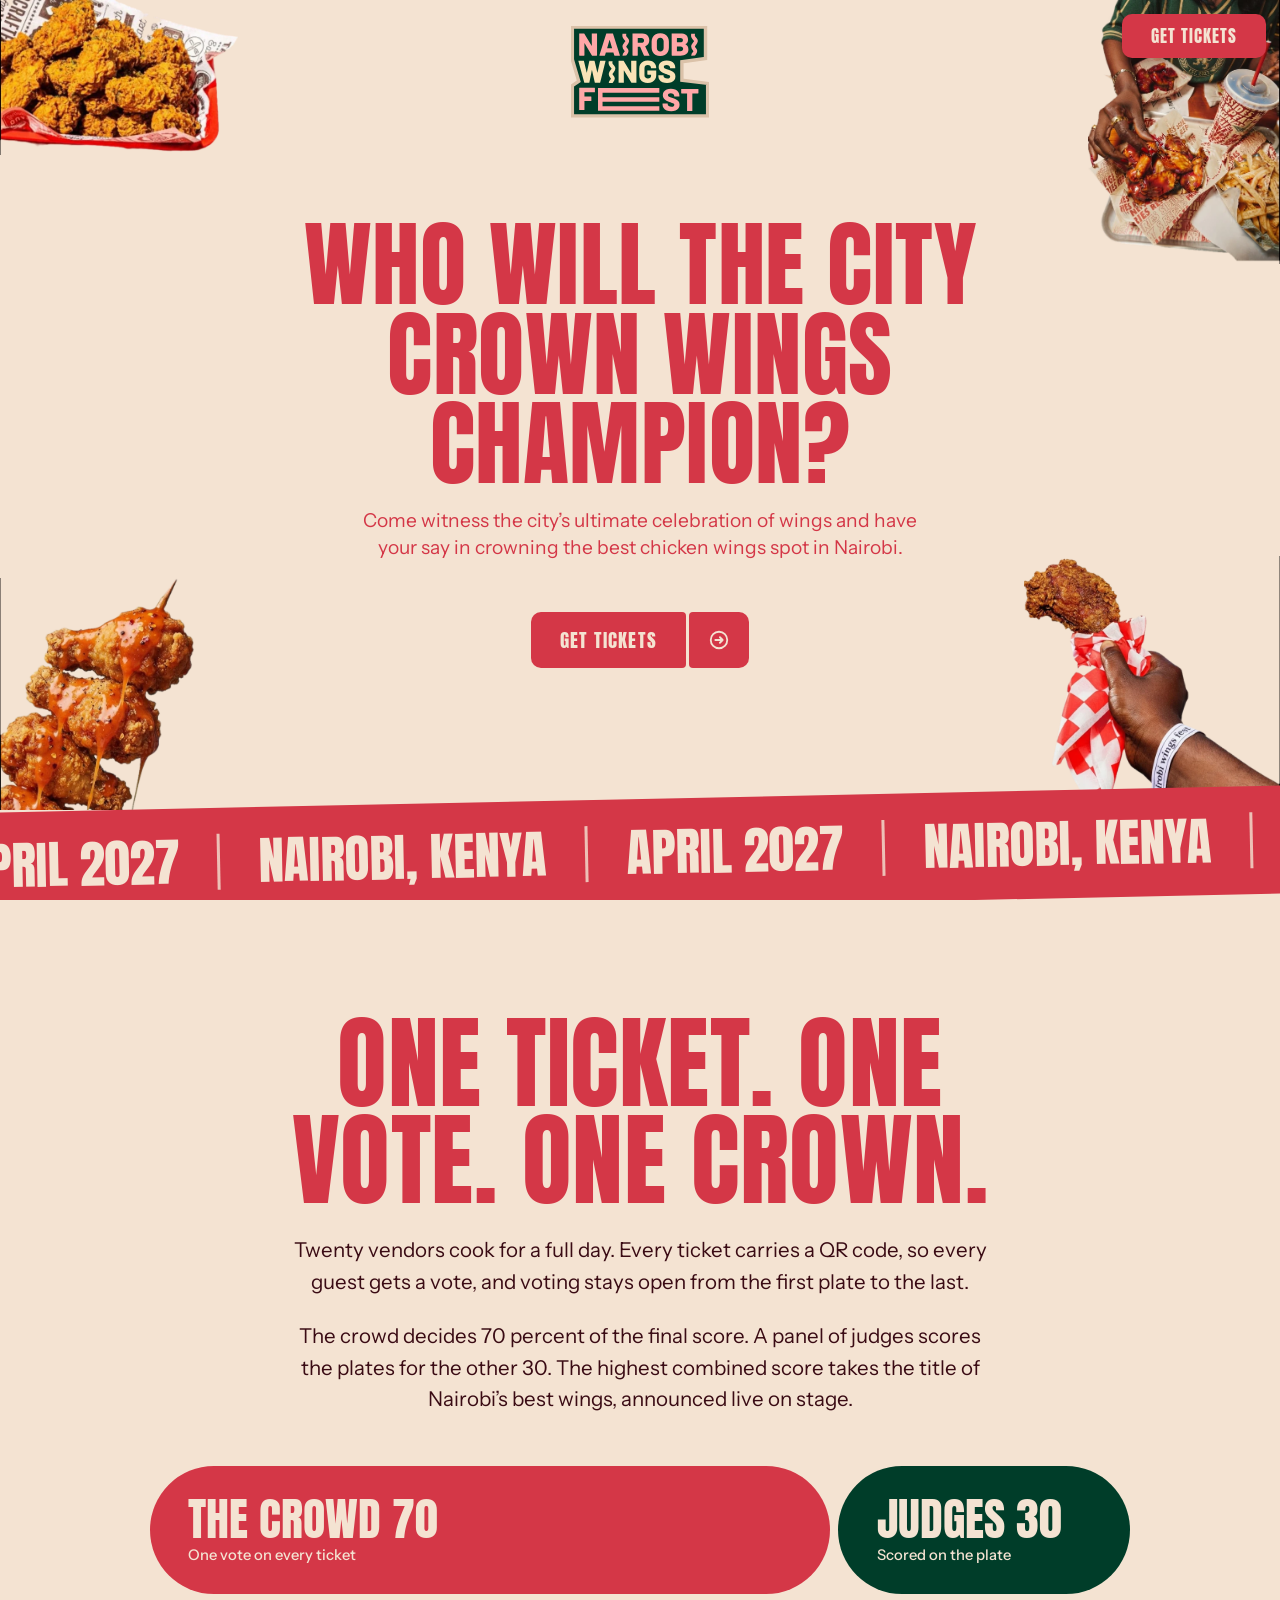
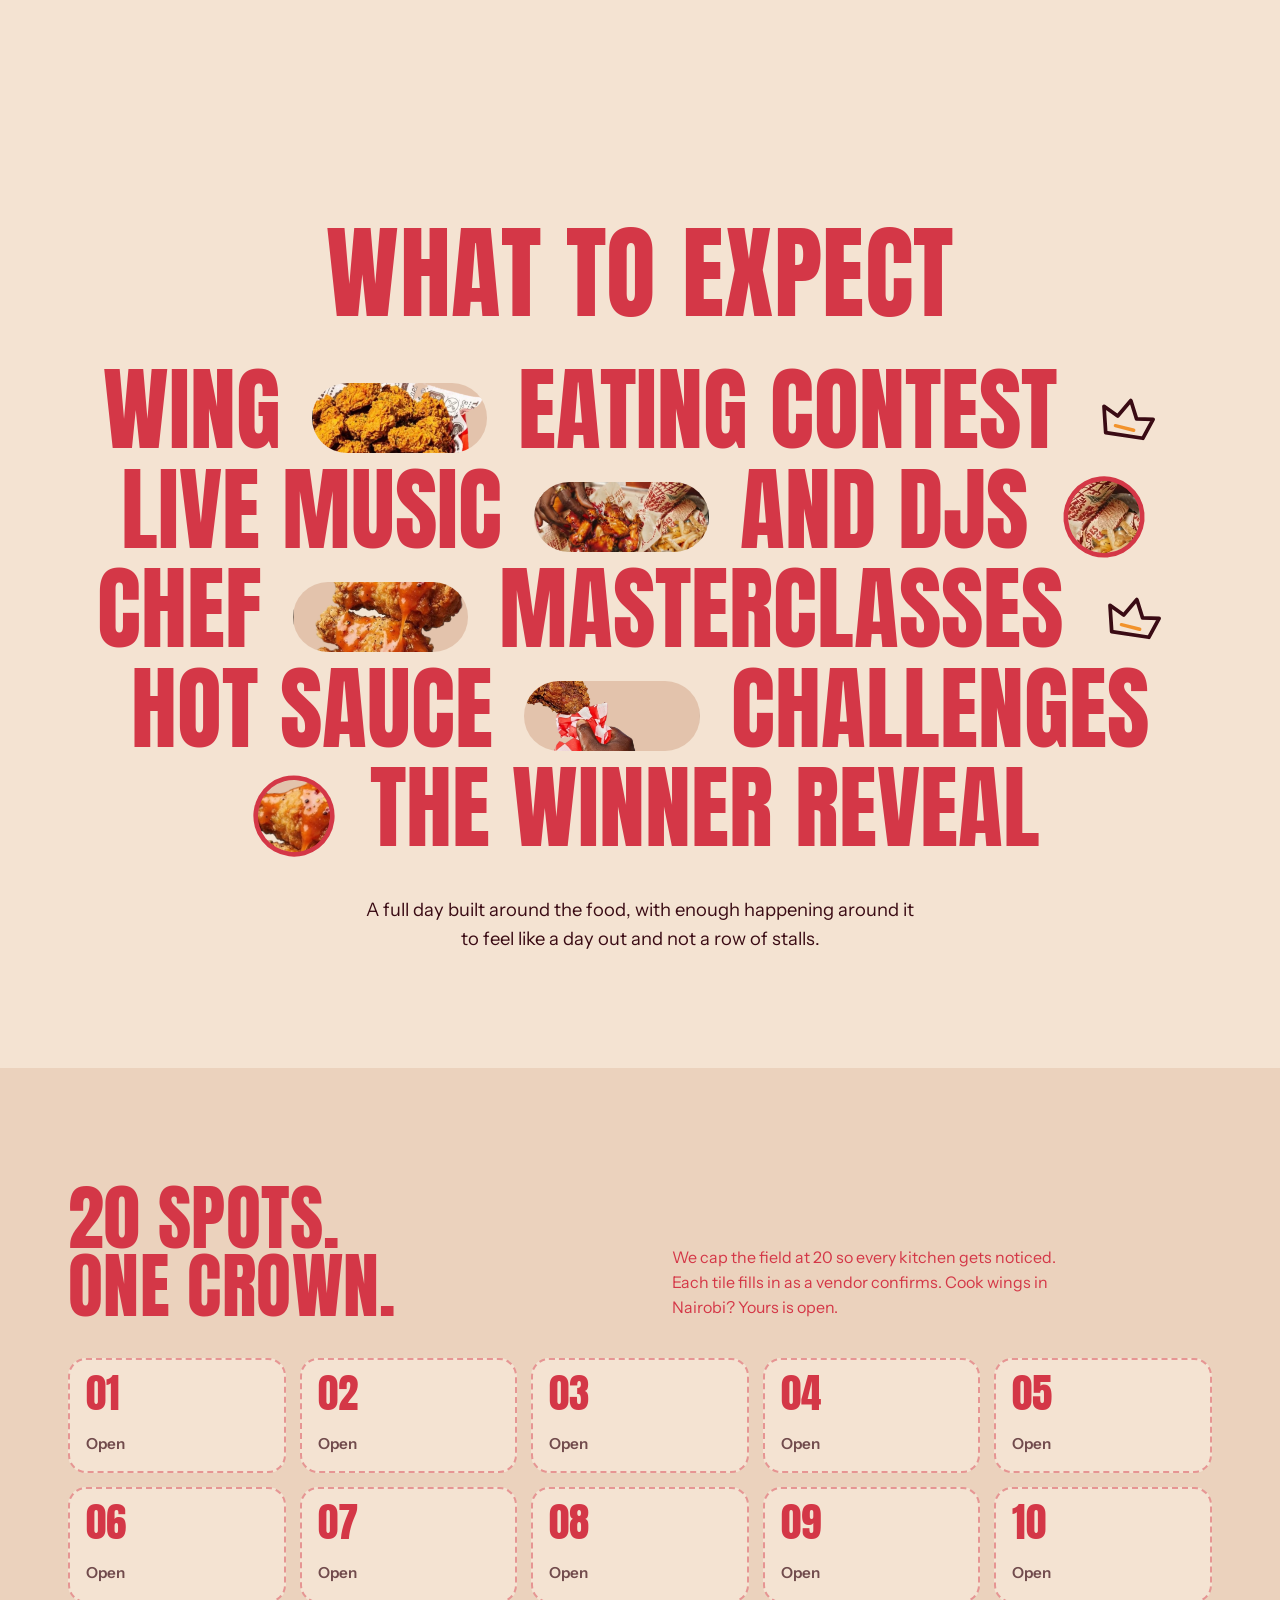
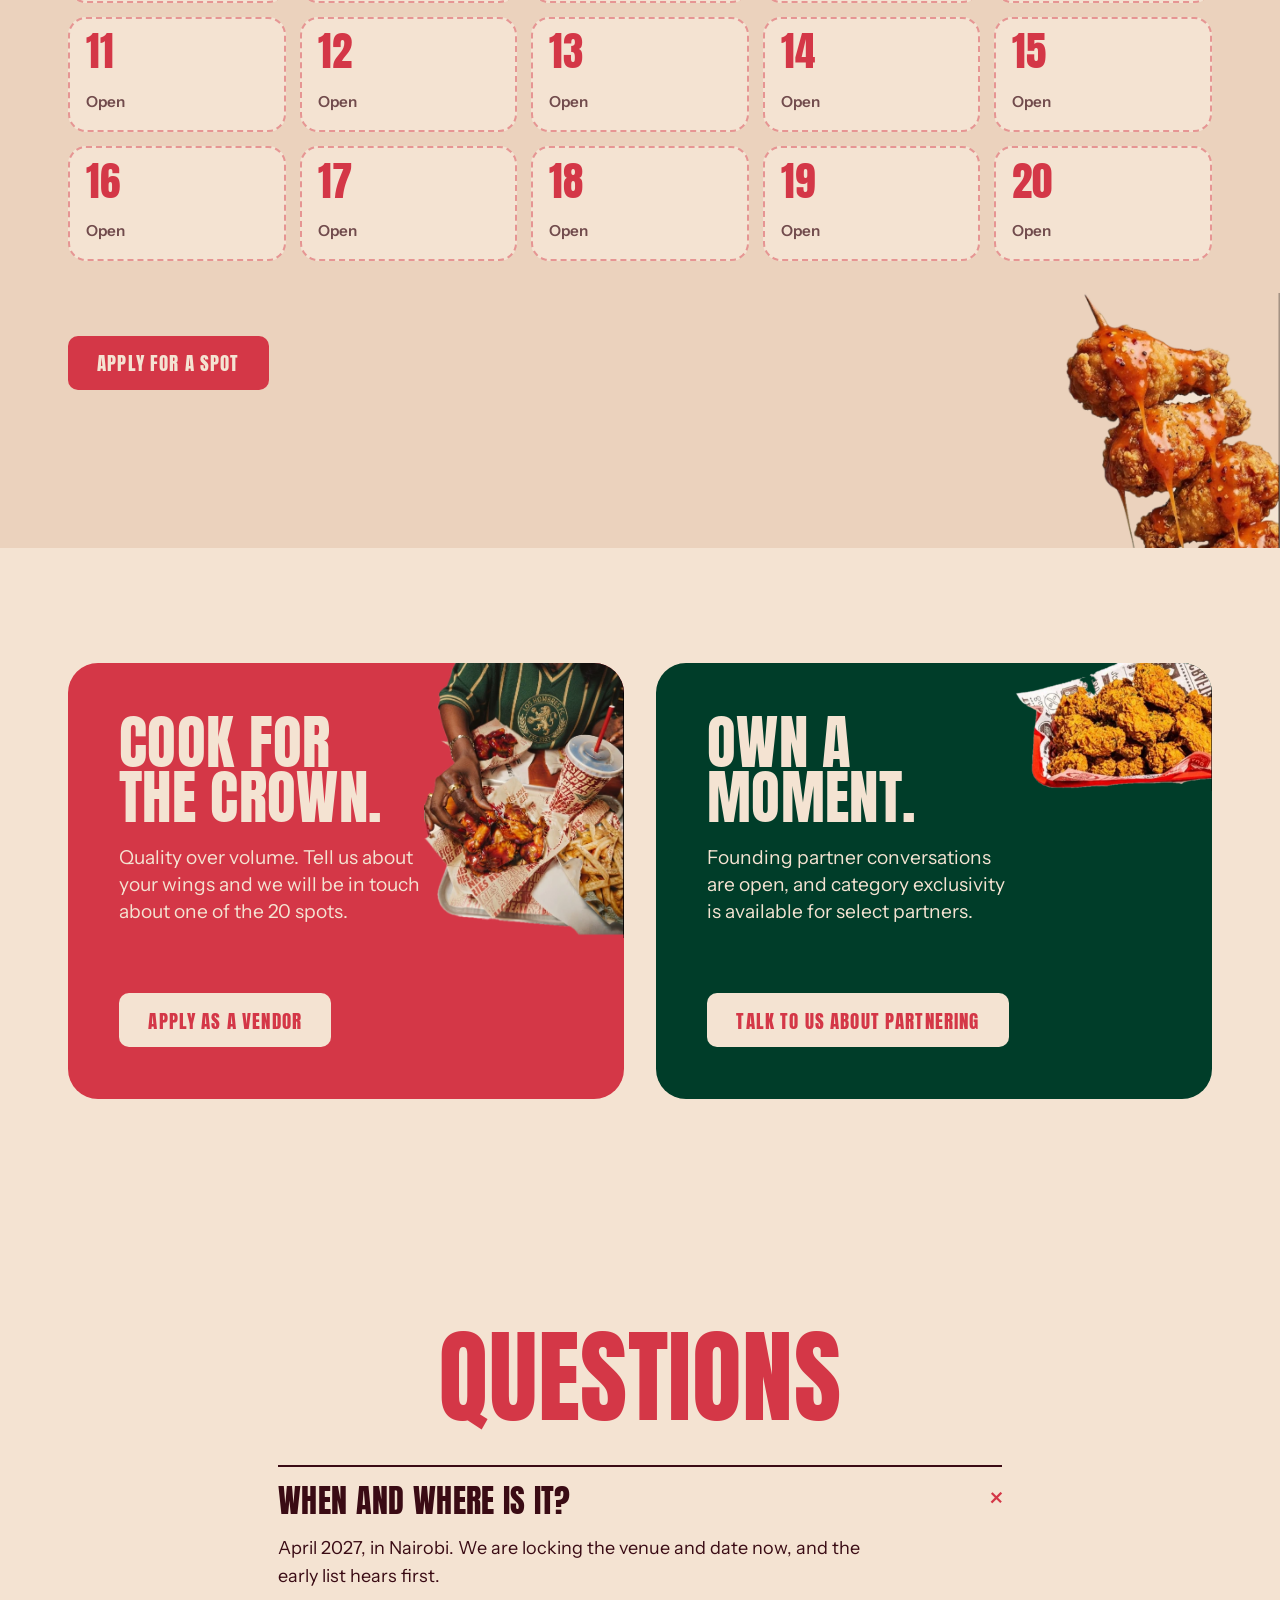
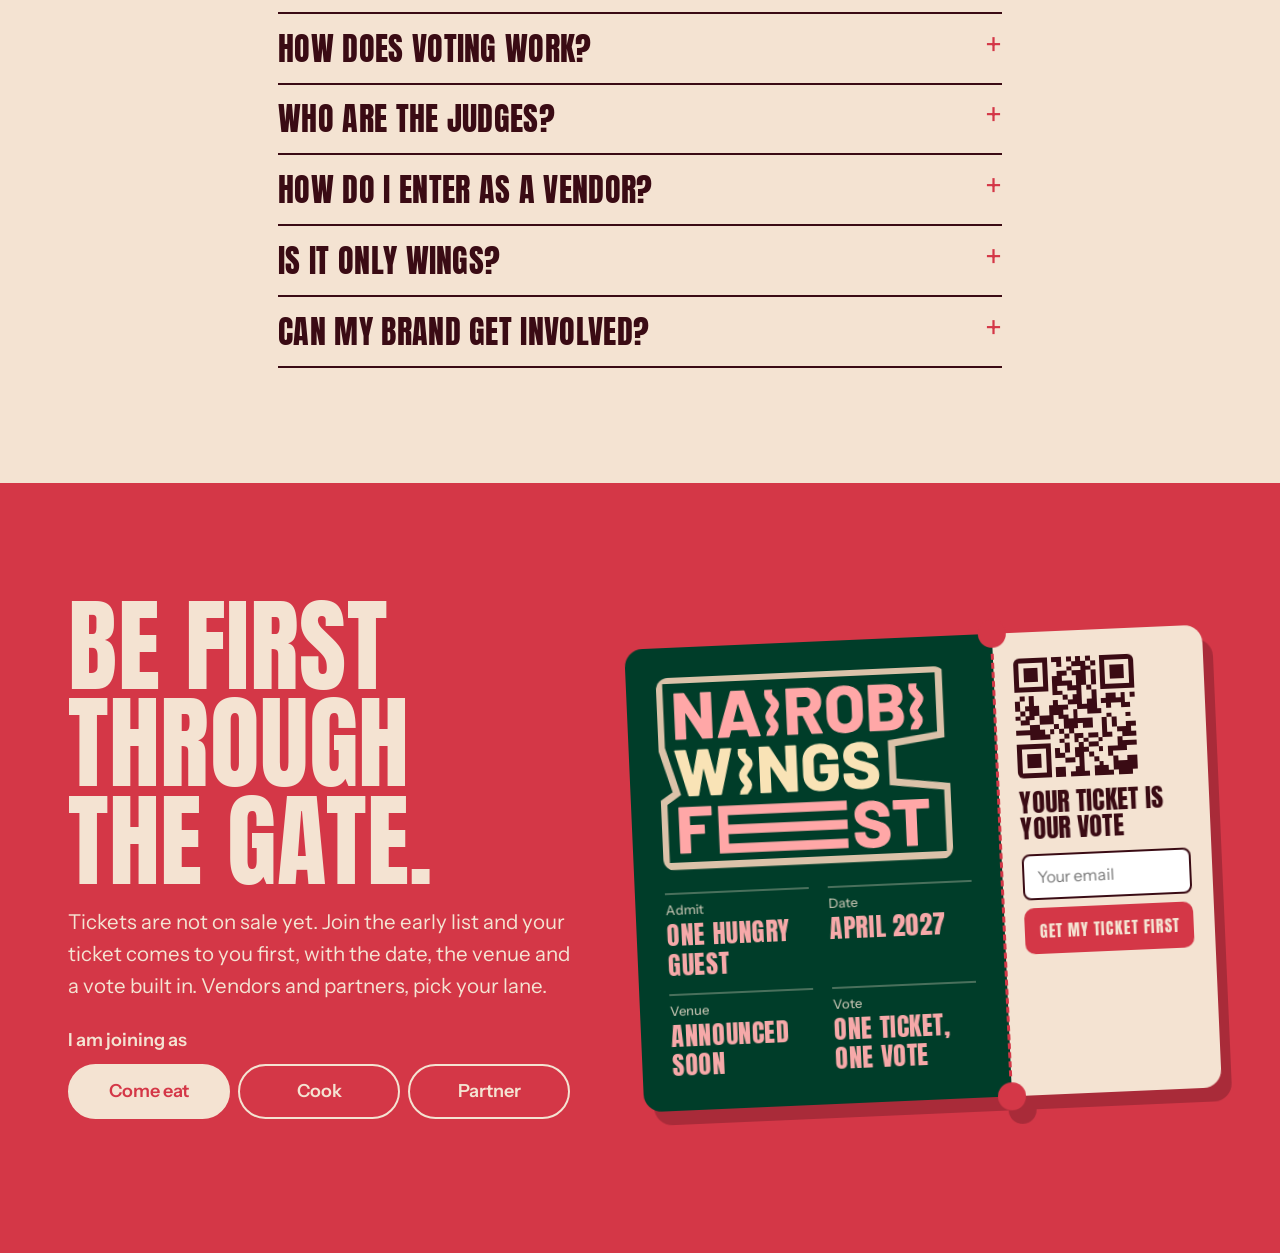
==== index.html @ 932c482a "Add Nairobi Wings Fest landing page Co-Authored-By: Claude Sonnet 5.5 <noreply@anthropic.com> Claude" ====
<!doctype html>
<html lang="en">
<head>
<meta charset="utf-8">
<link rel="icon" href="/favicon.svg" type="image/svg+xml">
<meta name="viewport" content="width=device-width, initial-scale=1">
<title>Nairobi Wings Fest | Who will the city crown wings champion?</title>
<meta name="description" content="One day, 20 wing spots, and a vote built into every ticket. Nairobi Wings Fest, April 2027.">
<style>
@font-face{font-family:'Anton';font-style:normal;font-weight:400;font-display:swap;src:url([data-uri]) format('woff2');}
@font-face{font-family:'Instrument Sans';font-style:normal;font-weight:400 700;font-stretch:75% 100%;font-display:swap;src:url([data-uri]) format('woff2');}

:root{--bg:#F4E3D2;--bg2:#EBD2BD;--red:#D43747;--ink:#3A0B14;--green:#003D29;--cream-l:#FBF1E6;--gutter:clamp(1.25rem,4vw,3rem);--form-fg:#F4E3D2;--form-bg:#D43747;
  --p-basket:url([data-uri]);--p-eating:url([data-uri]);--p-saucy:url([data-uri]);--p-hand:url([data-uri])}
*{box-sizing:border-box}
html{scroll-behavior:smooth;-webkit-text-size-adjust:100%}
@media (prefers-reduced-motion:reduce){html{scroll-behavior:auto}}
body{margin:0;background:var(--bg);color:var(--ink);font-family:'Instrument Sans',system-ui,-apple-system,Segoe UI,sans-serif;font-size:1.125rem;line-height:1.55;-webkit-font-smoothing:antialiased}
img,svg{max-width:100%;display:block}
a{color:inherit}
:focus-visible{outline:3px solid var(--red);outline-offset:3px}
.anton{text-wrap:balance;font-family:'Anton','Arial Narrow',Impact,sans-serif;font-weight:400;text-transform:uppercase;line-height:.95;letter-spacing:.005em;margin:0}
.wrap{max-width:1240px;margin:0 auto;padding-inline:var(--gutter)}
.sr-only{position:absolute;width:1px;height:1px;overflow:hidden;clip:rect(0 0 0 0);white-space:nowrap}
.prose{font-size:clamp(1.12rem,1.6vw,1.35rem);line-height:1.55;max-width:34em}
.prose p{margin:0 0 1.1em}

/* buttons */
.btn{display:inline-flex;align-items:center;justify-content:center;min-height:54px;padding:.5rem 1.7rem;border-radius:10px;font:400 1.2rem/1 'Anton',sans-serif;letter-spacing:.06em;text-transform:uppercase;text-decoration:none;border:2px solid transparent;cursor:pointer;transition:background .15s,color .15s,transform .15s}
.btn:active{transform:translateY(1px)}
.btn-red{background:var(--red);color:var(--bg)}
.btn-red:hover{background:var(--ink)}
.btn-cream{background:var(--bg);color:var(--red)}
.btn-cream:hover{background:#fff}
.btn-line{border-color:var(--ink);color:var(--ink);background:transparent}
.btn-line:hover{background:var(--ink);color:var(--bg)}
.split-cta{display:inline-flex;gap:0;text-decoration:none}
.split-cta span{display:inline-flex;align-items:center;justify-content:center;min-height:56px;background:var(--red);color:var(--bg);font:400 1.2rem/1 'Anton',sans-serif;letter-spacing:.06em;text-transform:uppercase}
.split-cta .t{padding:0 1.8rem;border-radius:10px 4px 4px 10px}
.split-cta .a{width:60px;border-radius:4px 10px 10px 4px;margin-left:3px;position:relative}
.split-cta .a::before{content:"";position:absolute;left:-2px;top:8px;bottom:8px;border-left:2px dotted rgba(244,227,210,.7)}
.split-cta .a svg{width:22px;height:22px}
.split-cta:hover span{background:var(--ink)}

/* floating cta, shown once the hero scrolls away */
.float-cta{position:fixed;top:14px;right:14px;z-index:60;opacity:0;transform:translateY(-10px);pointer-events:none;transition:opacity .25s,transform .25s}
body.past-hero .float-cta{opacity:1;transform:none;pointer-events:auto}
.float-cta .btn{min-height:44px;font-size:1.05rem;box-shadow:0 6px 18px rgba(58,11,20,.22)}

/* marquee ribbon */
.ribbon{background:var(--red);color:var(--bg);overflow:hidden;white-space:nowrap}
.ribbon .track{display:inline-flex;animation:slide 40s linear infinite}
.ribbon:hover .track{animation-play-state:paused}
.ribbon span{display:inline-flex;align-items:center;gap:clamp(1.5rem,3vw,3rem);padding-right:clamp(1.5rem,3vw,3rem);font-family:'Anton',sans-serif;text-transform:uppercase;font-size:clamp(1.8rem,4vw,3.6rem);line-height:1;padding-block:.5em}
.ribbon i{width:3px;height:1.1em;background:currentColor;opacity:.8}
@keyframes slide{to{transform:translateX(-50%)}}
@media (prefers-reduced-motion:reduce){.ribbon .track{animation:none}}

/* crown doodle */
.crown-svg{overflow:visible}

/* faq */
details{border-top:2px solid var(--ink)}
details:last-child{border-bottom:2px solid var(--ink)}
summary{cursor:pointer;list-style:none;display:flex;justify-content:space-between;gap:1rem;padding:1.1rem 0;font:400 clamp(1.5rem,2.5vw,2.1rem)/1.05 'Anton',sans-serif;text-transform:uppercase;letter-spacing:.01em}
summary::-webkit-details-marker{display:none}
summary::after{content:"+";font-family:'Instrument Sans',sans-serif;font-size:2rem;line-height:.8;color:var(--red);transition:transform .2s}
details[open] summary::after{transform:rotate(45deg)}
details p{margin:0 0 1.3rem;max-width:34em}

/* signup form */
.roles{display:flex;gap:8px;margin:0 0 1rem;padding:0;border:0;flex-wrap:wrap}
.roles label{flex:1 1 7rem}
.roles input{position:absolute;opacity:0}
.roles span{display:block;text-align:center;padding:.7rem .6rem;border:2px solid var(--form-fg);border-radius:999px;font-weight:600;cursor:pointer;color:var(--form-fg)}
.roles input:checked+span{background:var(--form-fg);color:var(--form-bg)}
.roles input:focus-visible+span{outline:3px solid var(--form-fg);outline-offset:3px}
.field{display:flex;gap:10px;flex-wrap:wrap}
.field input[type=email]{flex:1 1 14rem;min-height:54px;padding:.5rem 1.2rem;border-radius:999px;border:2px solid var(--form-fg);background:transparent;color:var(--form-fg);font:inherit}
.field input::placeholder{color:var(--form-fg);opacity:.6}
[data-signup-msg]{min-height:1.5em;margin:1rem 0 0;color:var(--form-fg);font-weight:600}

/* ticket sign-up. vars: --t-main --t-main-fg --t-hl --t-stub --t-stub-fg --t-notch --t-shadow */
.ticket{display:flex;width:100%;max-width:660px;transform:rotate(-2.5deg);filter:drop-shadow(10px 14px 0 var(--t-shadow,rgba(58,11,20,.22)))}
.t-main{flex:1;min-width:0;background:var(--t-main);color:var(--t-main-fg);padding:clamp(1.2rem,2.4vw,1.9rem);border-radius:18px 0 0 18px}
.t-main img{width:min(100%,290px);height:auto;margin:0 0 1.4rem;border-radius:12px}
.t-grid{display:grid;grid-template-columns:1fr 1fr;gap:.9rem 1.2rem;margin:0}
.t-grid div{border-top:2px solid rgba(244,227,210,.3);padding-top:.5rem}
.t-grid dt{font-size:.82rem;font-weight:500;opacity:.75;line-height:1.2}
.t-grid dd{margin:.15rem 0 0;font:400 clamp(1.3rem,2.1vw,1.65rem)/1.1 'Anton',sans-serif;letter-spacing:.02em;text-transform:uppercase;color:var(--t-hl)}
.t-stub{position:relative;width:clamp(210px,29%,250px);flex:none;background:var(--t-stub);color:var(--t-stub-fg);padding:clamp(1.1rem,2vw,1.6rem) 1.3rem;border-radius:0 18px 18px 0;transition:transform .8s cubic-bezier(.25,.8,.25,1),opacity .8s;transform-origin:0 0}
.t-stub .perf{position:absolute;left:-1.5px;top:20px;bottom:20px;border-left:3px dashed var(--t-notch)}
.t-stub .notch{position:absolute;left:-14px;width:28px;height:28px;border-radius:50%;background:var(--t-notch)}
.t-stub .notch.top{top:-14px}.t-stub .notch.bot{bottom:-14px}
.t-stub .qr{width:100%;max-width:120px;margin:0 0 .8rem;border-radius:6px;overflow:hidden}
.t-stub h3{margin:0 0 .8rem;font:400 1.6rem/1 'Anton',sans-serif;text-transform:uppercase;letter-spacing:.01em;color:var(--t-stub-fg)}
.t-stub input[type=email]{width:100%;min-height:46px;padding:.4rem .8rem;border-radius:8px;border:2px solid var(--t-stub-fg);background:#fff;color:var(--ink,#3A0B14);font:inherit;font-size:1rem}
.t-stub .btn{width:100%;margin-top:.5rem;min-height:46px;font-size:1rem;padding:.4rem .6rem;background:var(--t-btn,var(--red));color:var(--t-btn-fg,var(--bg));border-color:var(--t-btn,var(--red))}
.t-stub .btn:hover{background:var(--t-btn-hover,var(--t-stub-fg));border-color:var(--t-btn-hover,var(--t-stub-fg))}
.t-stub [data-signup-msg]{margin:.7rem 0 0;font-weight:600;font-size:.98rem;line-height:1.3;min-height:0;color:var(--t-stub-fg)}
.ticket.is-done .t-stub{transform:translate(34px,26px) rotate(9deg);filter:drop-shadow(4px 6px 0 rgba(58,11,20,.2))}
.ticket.is-done .stub-fields{display:none}
@media (prefers-reduced-motion:reduce){.t-stub{transition:none}.ticket.is-done .t-stub{transform:none}}
@media (max-width:640px){
  .ticket{flex-direction:column;transform:rotate(-1.2deg)}
  .t-main{border-radius:18px 18px 0 0}
  .t-stub{width:100%;border-radius:0 0 18px 18px;padding-top:1.6rem;display:grid;grid-template-columns:100px 1fr;gap:0 1rem;align-items:start}
  .t-stub .qr{grid-row:1/3;margin:0}
  .t-stub .perf{left:20px;right:20px;top:-1.5px;bottom:auto;border-left:0;border-top:3px dashed var(--t-notch)}
  .t-stub .notch{top:-14px!important;bottom:auto!important}
  .t-stub .notch.top{left:-14px}.t-stub .notch.bot{left:auto;right:-14px}
  .t-stub h3{margin-bottom:.5rem}
  .ticket.is-done .t-stub{transform:translate(10px,16px) rotate(2deg)}
}
/* role pills that sit beside the ticket */
.lane{border:0;margin:0 0 1.2rem;padding:0}
.lane legend{padding:0;margin:0 0 .6rem;font-weight:600}
.lane .pills{display:flex;gap:8px;flex-wrap:wrap}
.lane label{flex:1 1 7rem;max-width:11rem}
.lane input{position:absolute;opacity:0}
.lane span{display:block;text-align:center;padding:.7rem .6rem;border:2px solid var(--lane-fg);border-radius:999px;font-weight:600;cursor:pointer;color:var(--lane-fg)}
.lane input:checked+span{background:var(--lane-fg);color:var(--lane-bg)}
.lane input:focus-visible+span{outline:3px solid var(--lane-fg);outline-offset:3px}


/* hero, as in your layout */
.hero{position:relative;min-height:100svh;display:flex;flex-direction:column;overflow:hidden;padding:0}
.hero .logo{position:relative;z-index:3;height:clamp(60px,7.2vw,100px);width:auto;margin:clamp(14px,2vw,26px) auto 0}
.hero .center{position:relative;z-index:3;text-align:center;margin:auto;padding:1.5rem 1rem clamp(7rem,12vw,10rem)}
.hero h1{font-size:clamp(3.6rem,7.4vw,8.4rem);line-height:.94;color:var(--red)}
.hero .sub{margin:1.2rem auto clamp(2rem,4vw,3.4rem);max-width:30em;font-size:clamp(1.05rem,1.5vw,1.45rem);line-height:1.4;color:var(--red)}
.ph{position:absolute;z-index:2;height:auto}
.ph.tl{left:0;top:0;width:clamp(120px,19vw,340px)}
.ph.tr{right:0;top:0;width:clamp(100px,15vw,270px)}
.ph.bl{left:0;bottom:clamp(4.2rem,7vw,7rem);width:clamp(100px,15.5vw,280px)}
.ph.br{right:0;bottom:clamp(4rem,6.5vw,6.5rem);width:clamp(120px,20vw,360px)}
.hero .ribbon{position:absolute;z-index:4;left:-3%;right:-3%;bottom:-.4rem;transform:rotate(-1.2deg)}
@media (max-width:760px){
  .hero h1{font-size:clamp(3.2rem,15vw,5.6rem)}
  .ph.tl{width:30vw}.ph.tr{width:27vw}.ph.bl{display:none}.ph.br{width:40vw;bottom:3.4rem}
  .hero .logo{height:60px}.hero .center{padding-bottom:12rem}
}

/* sections */
.w6{width:min(calc(100% - 2 * var(--gutter)),max(60vw,780px));margin-inline:auto}
section{padding-block:clamp(4rem,9vw,8rem)}
h2.anton{font-size:clamp(3.2rem,8vw,7.6rem);color:var(--red)}
.center-head{text-align:center}
.lead{margin:1.5rem auto 0;text-align:center}
.crown .prose{margin-inline:auto;text-align:center}
.pillbar{margin:clamp(2rem,4vw,3.5rem) auto 0;max-width:980px;display:flex;gap:8px;height:clamp(84px,12vw,128px)}
.pillbar div{display:flex;flex-direction:column;justify-content:center;border-radius:999px;padding:0 clamp(1.2rem,3vw,2.6rem);font-family:'Anton',sans-serif;text-transform:uppercase;font-size:clamp(1.6rem,3.6vw,3.2rem);line-height:1}
.pillbar small{font:500 clamp(.8rem,1.15vw,1rem)/1.25 'Instrument Sans',sans-serif;text-transform:none;margin-top:.3rem;letter-spacing:0}
.pillbar .a{width:70%;background:var(--red);color:var(--bg)}
.pillbar .b{width:30%;background:var(--green);color:var(--bg)}
@media (max-width:560px){.pillbar small{display:none}.pillbar div{padding:0 .9rem;font-size:1.2rem;white-space:nowrap}.pillbar .b{padding:0 .7rem;font-size:1rem}}

.menu{text-align:center;overflow:hidden}
.menu h2{margin-bottom:clamp(1.5rem,3vw,2.5rem)}
.bill{margin:0 auto;max-width:1180px;font-family:'Anton',sans-serif;text-transform:uppercase;font-size:clamp(2.7rem,7.2vw,7rem);line-height:1.08;color:var(--red)}
.bill .pill{display:inline-block;width:1.9em;height:.76em;border-radius:999px;background:#E3C3AC center 28%/cover no-repeat;vertical-align:-.05em;margin:0 .1em}
.bill .p1{background-image:var(--p-basket)}
.bill .p2{background-image:var(--p-eating);background-position:center 60%}
.bill .p3{background-image:var(--p-saucy);background-position:center 40%}
.bill .p4{background-image:var(--p-hand);background-position:center 18%}
.bill .sep{display:inline-block;width:.62em;height:.55em;margin:0 .22em;vertical-align:.02em;color:var(--ink)}
.bill .dot{display:inline-block;width:.78em;height:.78em;border-radius:50%;background-color:#E3C3AC;background-repeat:no-repeat;vertical-align:-.06em;margin:0 .2em;transform:rotate(-6deg);box-shadow:0 0 0 .05em var(--red)}
.bill .d1{background-image:var(--p-eating);background-size:330%;background-position:96% 56%}
.bill .d2{background-image:var(--p-saucy);background-size:270%;background-position:60% 22%;transform:rotate(7deg)}
.bill-note{margin:clamp(1.5rem,3vw,2.5rem) auto 0;max-width:30em;font-size:1.15rem}
.expect-list{display:none;list-style:none;margin:0;padding:0;text-align:left}
.expect-list li{display:grid;grid-template-columns:minmax(0,1.1fr) minmax(0,1fr);gap:1rem;align-items:start;padding:1.15rem 0;border-top:2px solid var(--ink)}
.expect-list li:last-child{border-bottom:2px solid var(--ink)}
.expect-list b{font:400 clamp(1.7rem,7.4vw,2.2rem)/1 'Anton',sans-serif;text-transform:uppercase;color:var(--red)}
.expect-list span{font-size:1rem;line-height:1.4}
@media (max-width:760px){
  .menu{text-align:left}
  .menu h2{font-size:clamp(2.8rem,13vw,4rem)}
  .bill,.bill-note{display:none}
  .expect-list{display:block}
}

.spots{position:relative;background:var(--bg2);overflow:hidden}
.spots .wrap{position:relative}
.spots .top{display:grid;grid-template-columns:minmax(0,1fr) minmax(0,1fr);gap:clamp(1.5rem,5vw,4.5rem);align-items:end;margin-bottom:clamp(1.6rem,3vw,2.6rem)}
.spots .prose{margin:0;font-size:clamp(1rem,1.25vw,1.2rem);color:var(--red);max-width:26em}
.slots{list-style:none;margin:0;padding:0;display:grid;grid-template-columns:repeat(5,minmax(0,1fr));gap:clamp(8px,1.2vw,14px)}
.slot{background:var(--bg);border-radius:18px;padding:.8rem 1rem 1rem;min-height:clamp(86px,9vw,120px);display:flex;flex-direction:column;justify-content:space-between;border:2px dashed rgba(212,55,71,.45)}
.slot-n{font:400 clamp(1.8rem,3.2vw,3rem)/1 'Anton',sans-serif;color:var(--red)}
.slot-name{font-weight:600;font-size:.95rem;opacity:.7}
.slot.is-taken{background:var(--red);border-style:solid;border-color:var(--red)}
.slot.is-taken .slot-n,.slot.is-taken .slot-name{color:var(--bg);opacity:1}
.spots .row{display:flex;align-items:center;gap:1rem;margin-top:2rem;min-height:140px}
.spots .peek{position:absolute;right:0;bottom:0;width:clamp(120px,17vw,270px);transform:scaleX(-1);z-index:2}
@media (max-width:760px){.spots .top{grid-template-columns:1fr}}
.spots h2.anton{font-size:clamp(2.8rem,5.6vw,5.4rem)}
@media (max-width:960px){.slots{grid-template-columns:repeat(4,minmax(0,1fr))}}
@media (max-width:560px){.slots{grid-template-columns:repeat(2,minmax(0,1fr))}.spots .peek{width:96px}}

.doors .wrap{display:grid;grid-template-columns:1fr 1fr;gap:clamp(1rem,2.5vw,2rem)}
.door{position:relative;overflow:hidden;border-radius:30px;padding:clamp(1.8rem,4vw,3.4rem);min-height:clamp(340px,34vw,460px);display:flex;flex-direction:column;align-items:flex-start;gap:1.1rem;color:var(--bg)}
.door.v{background:var(--red)}.door.s{background:var(--green)}
.door h2{font-size:clamp(2.8rem,4.6vw,4.4rem);color:var(--bg);position:relative;z-index:2}
.door p{margin:0;max-width:17em;font-size:1.2rem;line-height:1.4;position:relative;z-index:2}
.door .btn{position:relative;z-index:2;margin-top:auto}
.door img{position:absolute;right:0;top:0;width:36%;z-index:1}
.door.s img{transform:scaleX(-1)}
.door h2,.door p{max-width:68%}
@media (max-width:820px){.doors .wrap{grid-template-columns:1fr}.door img{width:34%}.door h2,.door p{max-width:66%}}

.faq .wrap{max-width:820px}
.faq h2{text-align:center;margin-bottom:clamp(1.5rem,3vw,2.5rem)}

.join{position:relative;background:var(--red);color:var(--bg);overflow:hidden;--t-main:var(--green);--t-main-fg:var(--bg);--t-hl:#F6A9A9;--t-stub:var(--bg);--t-stub-fg:var(--ink);--t-notch:var(--red);--t-btn:var(--red);--t-btn-fg:var(--bg);--t-shadow:rgba(58,11,20,.28);--lane-fg:var(--bg);--lane-bg:var(--red)}
.join .grid{display:grid;grid-template-columns:minmax(0,1fr) minmax(0,1.15fr);gap:clamp(2rem,5vw,5rem);align-items:center}
.join .box{max-width:520px}
.join h2{color:var(--bg);margin-bottom:1rem}
.join .prose{margin:0 0 1.6rem}
.join .ticket{margin-inline:auto}
@media (max-width:900px){.join .grid{grid-template-columns:1fr}.join .ticket{max-width:560px}}
</style>
</head>
<body>

<div class="float-cta"><a class="btn btn-red" href="#join">Get tickets</a></div>

<header class="hero" id="top">
  <img class="logo" src="[data-uri]" alt="Nairobi Wings Fest">
  <img class="ph tl" src="[data-uri]" alt="">
  <img class="ph tr" src="[data-uri]" alt="">
  <img class="ph bl" src="[data-uri]" alt="">
  <img class="ph br" src="[data-uri]" alt="">
  <div class="center">
    <h1 class="anton">Who will the city<br>crown wings<br>champion?</h1>
    <p class="sub">Come witness the city&rsquo;s ultimate celebration of wings and have your say in crowning the best chicken wings spot in Nairobi.</p>
    <a class="split-cta" href="#join"><span class="t">Get tickets</span><span class="a"><svg viewBox="0 0 24 24" fill="none" stroke="currentColor" stroke-width="2" aria-hidden="true"><circle cx="12" cy="12" r="9"/><path d="M8 12h8M13 9l3 3-3 3" stroke-linecap="round" stroke-linejoin="round"/></svg></span></a>
  </div>
  <div class="ribbon" aria-hidden="true">
    <div class="track">
      <span>April 2027<i></i>Nairobi, Kenya<i></i>April 2027<i></i>Nairobi, Kenya<i></i></span>
      <span>April 2027<i></i>Nairobi, Kenya<i></i>April 2027<i></i>Nairobi, Kenya<i></i></span>
      <span>April 2027<i></i>Nairobi, Kenya<i></i>April 2027<i></i>Nairobi, Kenya<i></i></span>
    </div>
  </div>
</header>

<section class="crown" id="crown">
  <div class="wrap">
    <h2 class="anton center-head">One ticket. One vote. One crown.</h2>
    <div class="prose lead">
      <p>Twenty vendors cook for a full day. Every ticket carries a QR code, so every guest gets a vote, and voting stays open from the first plate to the last.</p>
      <p>The crowd decides 70 percent of the final score. A panel of judges scores the plates for the other 30. The highest combined score takes the title of Nairobi&rsquo;s best wings, announced live on stage.</p>
    </div>
    <div class="pillbar" role="img" aria-label="Final score: crowd vote 70 percent, judges 30 percent">
      <div class="a">The crowd 70<small>One vote on every ticket</small></div>
      <div class="b">Judges 30<small>Scored on the plate</small></div>
    </div>
  </div>
</section>

<section class="menu" id="menu">
  <div class="wrap">
    <h2 class="anton">What to expect</h2>
    <p class="bill">
      Wing <i class="pill p1"></i> eating contest
      <i class="sep"><svg class="crown-svg" viewBox="0 0 200 170" aria-hidden="true" focusable="false" fill="none" stroke-linecap="round" stroke-linejoin="round"><path d="M14 36 L62 70 L108 16 L128 80 L186 82 L150 148 L20 128 Z" stroke="currentColor" stroke-width="13"/><path d="M54 104 L118 120" stroke="#F2922B" stroke-width="12"/></svg></i>
      Live music <i class="pill p2"></i> and DJs
      <i class="dot d1"></i>
      Chef <i class="pill p3"></i> masterclasses
      <i class="sep"><svg class="crown-svg" viewBox="0 0 200 170" aria-hidden="true" focusable="false" fill="none" stroke-linecap="round" stroke-linejoin="round"><path d="M14 36 L62 70 L108 16 L128 80 L186 82 L150 148 L20 128 Z" stroke="currentColor" stroke-width="13"/><path d="M54 104 L118 120" stroke="#F2922B" stroke-width="12"/></svg></i>
      Hot sauce <i class="pill p4"></i> challenges
      <i class="dot d2"></i>
      The winner reveal
    </p>
    <p class="bill-note">A full day built around the food, with enough happening around it to feel like a day out and not a row of stalls.</p>
    <ul class="expect-list">
      <li><b>Wing eating contest</b><span>A crowd-facing challenge built for noise and nerve.</span></li>
      <li><b>Live music and DJs</b><span>A proper day out around the food.</span></li>
      <li><b>Chef masterclasses</b><span>Short, useful sessions from chefs and wing obsessives.</span></li>
      <li><b>Hot sauce challenges</b><span>Blind taste tests, pairings and dares.</span></li>
      <li><b>The winner reveal</b><span>The final crown, on stage, in front of everyone who voted.</span></li>
    </ul>
  </div>
</section>

<section class="spots" id="spots">
  <div class="wrap">
    <div class="top">
      <h2 class="anton">20 spots.<br>One crown.</h2>
      <p class="prose">We cap the field at 20 so every kitchen gets noticed. Each tile fills in as a vendor confirms. Cook wings in Nairobi? Yours is open.</p>
    </div>
    <ul class="slots" data-slots aria-label="The 20 vendor spots"></ul>
    <div class="row"><a class="btn btn-red" href="#join" data-role-link="vendor">Apply for a spot</a></div>
  </div>
  <img class="peek" src="[data-uri]" alt="">
</section>

<section class="doors" aria-label="Get involved">
  <div class="wrap">
    <div class="door v">
      <h2 class="anton">Cook for the crown.</h2>
      <p>Quality over volume. Tell us about your wings and we will be in touch about one of the 20 spots.</p>
      <a class="btn btn-cream" href="#join" data-role-link="vendor">Apply as a vendor</a>
      <img src="[data-uri]" alt="">
    </div>
    <div class="door s" id="partner">
      <h2 class="anton">Own a moment.</h2>
      <p>Founding partner conversations are open, and category exclusivity is available for select partners.</p>
      <a class="btn btn-cream" href="#join" data-role-link="sponsor">Talk to us about partnering</a>
      <img src="[data-uri]" alt="">
    </div>
  </div>
</section>

<section class="faq" id="faq">
  <div class="wrap">
    <h2 class="anton">Questions</h2>
    <div><details open><summary>When and where is it?</summary><p>April 2027, in Nairobi. We are locking the venue and date now, and the early list hears first.</p></details><details><summary>How does voting work?</summary><p>Each ticket has a QR code tied to it, which gives you one vote. Voting is open all day and the crowd counts for 70 percent of the final score.</p></details><details><summary>Who are the judges?</summary><p>The panel is announced closer to the date. They score 30 percent of the final result.</p></details><details><summary>How do I enter as a vendor?</summary><p>Use the early list form and pick Cook. We keep the field to 20 spots and choose with care.</p></details><details><summary>Is it only wings?</summary><p>Wings are the centre of it. Around them you get a wing eating contest, chef masterclasses, hot sauce challenges, live music and DJs.</p></details><details><summary>Can my brand get involved?</summary><p>Yes. Founding partner positions are open now, and select categories can be made exclusive.</p></details></div>
  </div>
</section>

<section class="join" id="join">
  <div class="wrap grid">
    <div class="box">
      <h2 class="anton">Be first through the gate.</h2>
      <p class="prose">Tickets are not on sale yet. Join the early list and your ticket comes to you first, with the date, the venue and a vote built in. Vendors and partners, pick your lane.</p>
      <fieldset class="lane">
        <legend>I am joining as</legend>
        <div class="pills">
          <label><input type="radio" name="role" value="attendee" form="signup" checked><span>Come eat</span></label>
          <label><input type="radio" name="role" value="vendor" form="signup"><span>Cook</span></label>
          <label><input type="radio" name="role" value="sponsor" form="signup"><span>Partner</span></label>
        </div>
      </fieldset>
    </div>
    <div class="ticket" data-signup-scope>
  <div class="t-main">
    <img src="[data-uri]" alt="Nairobi Wings Fest">
    <dl class="t-grid">
      <div><dt>Admit</dt><dd data-admit>One hungry guest</dd></div>
      <div><dt>Date</dt><dd>April 2027</dd></div>
      <div><dt>Venue</dt><dd>Announced soon</dd></div>
      <div><dt>Vote</dt><dd>One ticket, one vote</dd></div>
    </dl>
  </div>
  <div class="t-stub">
    <i class="perf"></i><i class="notch top"></i><i class="notch bot"></i>
    <div class="qr"><svg viewBox="0 0 200 200" role="img" aria-label="Illustrative QR code. Your real code arrives with your ticket." shape-rendering="crispEdges"><rect width="200" height="200" fill="#F4E3D2"/><g fill="#3A0B14"><rect x="0" y="0" width="8" height="8"/><rect x="8" y="0" width="8" height="8"/><rect x="16" y="0" width="8" height="8"/><rect x="24" y="0" width="8" height="8"/><rect x="32" y="0" width="8" height="8"/><rect x="40" y="0" width="8" height="8"/><rect x="48" y="0" width="8" height="8"/><rect x="64" y="0" width="8" height="8"/><rect x="72" y="0" width="8" height="8"/><rect x="88" y="0" width="8" height="8"/><rect x="104" y="0" width="8" height="8"/><rect x="120" y="0" width="8" height="8"/><rect x="144" y="0" width="8" height="8"/><rect x="152" y="0" width="8" height="8"/><rect x="160" y="0" width="8" height="8"/><rect x="168" y="0" width="8" height="8"/><rect x="176" y="0" width="8" height="8"/><rect x="184" y="0" width="8" height="8"/><rect x="192" y="0" width="8" height="8"/><rect x="0" y="8" width="8" height="8"/><rect x="48" y="8" width="8" height="8"/><rect x="72" y="8" width="8" height="8"/><rect x="96" y="8" width="8" height="8"/><rect x="104" y="8" width="8" height="8"/><rect x="112" y="8" width="8" height="8"/><rect x="128" y="8" width="8" height="8"/><rect x="144" y="8" width="8" height="8"/><rect x="192" y="8" width="8" height="8"/><rect x="0" y="16" width="8" height="8"/><rect x="16" y="16" width="8" height="8"/><rect x="24" y="16" width="8" height="8"/><rect x="32" y="16" width="8" height="8"/><rect x="48" y="16" width="8" height="8"/><rect x="88" y="16" width="8" height="8"/><rect x="112" y="16" width="8" height="8"/><rect x="120" y="16" width="8" height="8"/><rect x="144" y="16" width="8" height="8"/><rect x="160" y="16" width="8" height="8"/><rect x="168" y="16" width="8" height="8"/><rect x="176" y="16" width="8" height="8"/><rect x="192" y="16" width="8" height="8"/><rect x="0" y="24" width="8" height="8"/><rect x="16" y="24" width="8" height="8"/><rect x="24" y="24" width="8" height="8"/><rect x="32" y="24" width="8" height="8"/><rect x="48" y="24" width="8" height="8"/><rect x="72" y="24" width="8" height="8"/><rect x="80" y="24" width="8" height="8"/><rect x="96" y="24" width="8" height="8"/><rect x="104" y="24" width="8" height="8"/><rect x="112" y="24" width="8" height="8"/><rect x="128" y="24" width="8" height="8"/><rect x="144" y="24" width="8" height="8"/><rect x="160" y="24" width="8" height="8"/><rect x="168" y="24" width="8" height="8"/><rect x="176" y="24" width="8" height="8"/><rect x="192" y="24" width="8" height="8"/><rect x="0" y="32" width="8" height="8"/><rect x="16" y="32" width="8" height="8"/><rect x="24" y="32" width="8" height="8"/><rect x="32" y="32" width="8" height="8"/><rect x="48" y="32" width="8" height="8"/><rect x="64" y="32" width="8" height="8"/><rect x="72" y="32" width="8" height="8"/><rect x="104" y="32" width="8" height="8"/><rect x="112" y="32" width="8" height="8"/><rect x="128" y="32" width="8" height="8"/><rect x="144" y="32" width="8" height="8"/><rect x="160" y="32" width="8" height="8"/><rect x="168" y="32" width="8" height="8"/><rect x="176" y="32" width="8" height="8"/><rect x="192" y="32" width="8" height="8"/><rect x="0" y="40" width="8" height="8"/><rect x="48" y="40" width="8" height="8"/><rect x="64" y="40" width="8" height="8"/><rect x="72" y="40" width="8" height="8"/><rect x="80" y="40" width="8" height="8"/><rect x="88" y="40" width="8" height="8"/><rect x="104" y="40" width="8" height="8"/><rect x="112" y="40" width="8" height="8"/><rect x="128" y="40" width="8" height="8"/><rect x="144" y="40" width="8" height="8"/><rect x="192" y="40" width="8" height="8"/><rect x="0" y="48" width="8" height="8"/><rect x="8" y="48" width="8" height="8"/><rect x="16" y="48" width="8" height="8"/><rect x="24" y="48" width="8" height="8"/><rect x="32" y="48" width="8" height="8"/><rect x="40" y="48" width="8" height="8"/><rect x="48" y="48" width="8" height="8"/><rect x="64" y="48" width="8" height="8"/><rect x="88" y="48" width="8" height="8"/><rect x="96" y="48" width="8" height="8"/><rect x="104" y="48" width="8" height="8"/><rect x="120" y="48" width="8" height="8"/><rect x="144" y="48" width="8" height="8"/><rect x="152" y="48" width="8" height="8"/><rect x="160" y="48" width="8" height="8"/><rect x="168" y="48" width="8" height="8"/><rect x="176" y="48" width="8" height="8"/><rect x="184" y="48" width="8" height="8"/><rect x="192" y="48" width="8" height="8"/><rect x="64" y="56" width="8" height="8"/><rect x="72" y="56" width="8" height="8"/><rect x="104" y="56" width="8" height="8"/><rect x="128" y="56" width="8" height="8"/><rect x="8" y="64" width="8" height="8"/><rect x="24" y="64" width="8" height="8"/><rect x="80" y="64" width="8" height="8"/><rect x="96" y="64" width="8" height="8"/><rect x="104" y="64" width="8" height="8"/><rect x="128" y="64" width="8" height="8"/><rect x="152" y="64" width="8" height="8"/><rect x="160" y="64" width="8" height="8"/><rect x="176" y="64" width="8" height="8"/><rect x="192" y="64" width="8" height="8"/><rect x="0" y="72" width="8" height="8"/><rect x="24" y="72" width="8" height="8"/><rect x="64" y="72" width="8" height="8"/><rect x="88" y="72" width="8" height="8"/><rect x="96" y="72" width="8" height="8"/><rect x="104" y="72" width="8" height="8"/><rect x="120" y="72" width="8" height="8"/><rect x="128" y="72" width="8" height="8"/><rect x="144" y="72" width="8" height="8"/><rect x="152" y="72" width="8" height="8"/><rect x="160" y="72" width="8" height="8"/><rect x="168" y="72" width="8" height="8"/><rect x="176" y="72" width="8" height="8"/><rect x="0" y="80" width="8" height="8"/><rect x="16" y="80" width="8" height="8"/><rect x="24" y="80" width="8" height="8"/><rect x="32" y="80" width="8" height="8"/><rect x="56" y="80" width="8" height="8"/><rect x="64" y="80" width="8" height="8"/><rect x="72" y="80" width="8" height="8"/><rect x="80" y="80" width="8" height="8"/><rect x="104" y="80" width="8" height="8"/><rect x="112" y="80" width="8" height="8"/><rect x="120" y="80" width="8" height="8"/><rect x="128" y="80" width="8" height="8"/><rect x="152" y="80" width="8" height="8"/><rect x="176" y="80" width="8" height="8"/><rect x="184" y="80" width="8" height="8"/><rect x="8" y="88" width="8" height="8"/><rect x="24" y="88" width="8" height="8"/><rect x="32" y="88" width="8" height="8"/><rect x="56" y="88" width="8" height="8"/><rect x="64" y="88" width="8" height="8"/><rect x="72" y="88" width="8" height="8"/><rect x="96" y="88" width="8" height="8"/><rect x="120" y="88" width="8" height="8"/><rect x="128" y="88" width="8" height="8"/><rect x="136" y="88" width="8" height="8"/><rect x="0" y="96" width="8" height="8"/><rect x="16" y="96" width="8" height="8"/><rect x="24" y="96" width="8" height="8"/><rect x="40" y="96" width="8" height="8"/><rect x="48" y="96" width="8" height="8"/><rect x="56" y="96" width="8" height="8"/><rect x="72" y="96" width="8" height="8"/><rect x="80" y="96" width="8" height="8"/><rect x="96" y="96" width="8" height="8"/><rect x="152" y="96" width="8" height="8"/><rect x="184" y="96" width="8" height="8"/><rect x="8" y="104" width="8" height="8"/><rect x="16" y="104" width="8" height="8"/><rect x="40" y="104" width="8" height="8"/><rect x="48" y="104" width="8" height="8"/><rect x="56" y="104" width="8" height="8"/><rect x="80" y="104" width="8" height="8"/><rect x="88" y="104" width="8" height="8"/><rect x="96" y="104" width="8" height="8"/><rect x="104" y="104" width="8" height="8"/><rect x="112" y="104" width="8" height="8"/><rect x="120" y="104" width="8" height="8"/><rect x="144" y="104" width="8" height="8"/><rect x="160" y="104" width="8" height="8"/><rect x="24" y="112" width="8" height="8"/><rect x="32" y="112" width="8" height="8"/><rect x="64" y="112" width="8" height="8"/><rect x="80" y="112" width="8" height="8"/><rect x="88" y="112" width="8" height="8"/><rect x="96" y="112" width="8" height="8"/><rect x="112" y="112" width="8" height="8"/><rect x="120" y="112" width="8" height="8"/><rect x="144" y="112" width="8" height="8"/><rect x="160" y="112" width="8" height="8"/><rect x="184" y="112" width="8" height="8"/><rect x="192" y="112" width="8" height="8"/><rect x="0" y="120" width="8" height="8"/><rect x="8" y="120" width="8" height="8"/><rect x="16" y="120" width="8" height="8"/><rect x="24" y="120" width="8" height="8"/><rect x="32" y="120" width="8" height="8"/><rect x="40" y="120" width="8" height="8"/><rect x="56" y="120" width="8" height="8"/><rect x="72" y="120" width="8" height="8"/><rect x="88" y="120" width="8" height="8"/><rect x="144" y="120" width="8" height="8"/><rect x="168" y="120" width="8" height="8"/><rect x="176" y="120" width="8" height="8"/><rect x="184" y="120" width="8" height="8"/><rect x="24" y="128" width="8" height="8"/><rect x="32" y="128" width="8" height="8"/><rect x="40" y="128" width="8" height="8"/><rect x="48" y="128" width="8" height="8"/><rect x="80" y="128" width="8" height="8"/><rect x="96" y="128" width="8" height="8"/><rect x="104" y="128" width="8" height="8"/><rect x="120" y="128" width="8" height="8"/><rect x="128" y="128" width="8" height="8"/><rect x="144" y="128" width="8" height="8"/><rect x="152" y="128" width="8" height="8"/><rect x="176" y="128" width="8" height="8"/><rect x="184" y="128" width="8" height="8"/><rect x="192" y="128" width="8" height="8"/><rect x="72" y="136" width="8" height="8"/><rect x="96" y="136" width="8" height="8"/><rect x="112" y="136" width="8" height="8"/><rect x="136" y="136" width="8" height="8"/><rect x="168" y="136" width="8" height="8"/><rect x="0" y="144" width="8" height="8"/><rect x="8" y="144" width="8" height="8"/><rect x="16" y="144" width="8" height="8"/><rect x="24" y="144" width="8" height="8"/><rect x="32" y="144" width="8" height="8"/><rect x="40" y="144" width="8" height="8"/><rect x="48" y="144" width="8" height="8"/><rect x="80" y="144" width="8" height="8"/><rect x="104" y="144" width="8" height="8"/><rect x="120" y="144" width="8" height="8"/><rect x="128" y="144" width="8" height="8"/><rect x="168" y="144" width="8" height="8"/><rect x="176" y="144" width="8" height="8"/><rect x="184" y="144" width="8" height="8"/><rect x="192" y="144" width="8" height="8"/><rect x="0" y="152" width="8" height="8"/><rect x="48" y="152" width="8" height="8"/><rect x="64" y="152" width="8" height="8"/><rect x="80" y="152" width="8" height="8"/><rect x="96" y="152" width="8" height="8"/><rect x="104" y="152" width="8" height="8"/><rect x="112" y="152" width="8" height="8"/><rect x="136" y="152" width="8" height="8"/><rect x="152" y="152" width="8" height="8"/><rect x="160" y="152" width="8" height="8"/><rect x="168" y="152" width="8" height="8"/><rect x="176" y="152" width="8" height="8"/><rect x="0" y="160" width="8" height="8"/><rect x="16" y="160" width="8" height="8"/><rect x="24" y="160" width="8" height="8"/><rect x="32" y="160" width="8" height="8"/><rect x="48" y="160" width="8" height="8"/><rect x="64" y="160" width="8" height="8"/><rect x="72" y="160" width="8" height="8"/><rect x="96" y="160" width="8" height="8"/><rect x="104" y="160" width="8" height="8"/><rect x="120" y="160" width="8" height="8"/><rect x="152" y="160" width="8" height="8"/><rect x="0" y="168" width="8" height="8"/><rect x="16" y="168" width="8" height="8"/><rect x="24" y="168" width="8" height="8"/><rect x="32" y="168" width="8" height="8"/><rect x="48" y="168" width="8" height="8"/><rect x="80" y="168" width="8" height="8"/><rect x="88" y="168" width="8" height="8"/><rect x="104" y="168" width="8" height="8"/><rect x="128" y="168" width="8" height="8"/><rect x="160" y="168" width="8" height="8"/><rect x="184" y="168" width="8" height="8"/><rect x="192" y="168" width="8" height="8"/><rect x="0" y="176" width="8" height="8"/><rect x="16" y="176" width="8" height="8"/><rect x="24" y="176" width="8" height="8"/><rect x="32" y="176" width="8" height="8"/><rect x="48" y="176" width="8" height="8"/><rect x="104" y="176" width="8" height="8"/><rect x="136" y="176" width="8" height="8"/><rect x="160" y="176" width="8" height="8"/><rect x="168" y="176" width="8" height="8"/><rect x="176" y="176" width="8" height="8"/><rect x="184" y="176" width="8" height="8"/><rect x="192" y="176" width="8" height="8"/><rect x="0" y="184" width="8" height="8"/><rect x="48" y="184" width="8" height="8"/><rect x="64" y="184" width="8" height="8"/><rect x="72" y="184" width="8" height="8"/><rect x="96" y="184" width="8" height="8"/><rect x="104" y="184" width="8" height="8"/><rect x="128" y="184" width="8" height="8"/><rect x="136" y="184" width="8" height="8"/><rect x="144" y="184" width="8" height="8"/><rect x="160" y="184" width="8" height="8"/><rect x="168" y="184" width="8" height="8"/><rect x="176" y="184" width="8" height="8"/><rect x="184" y="184" width="8" height="8"/><rect x="192" y="184" width="8" height="8"/><rect x="0" y="192" width="8" height="8"/><rect x="8" y="192" width="8" height="8"/><rect x="16" y="192" width="8" height="8"/><rect x="24" y="192" width="8" height="8"/><rect x="32" y="192" width="8" height="8"/><rect x="40" y="192" width="8" height="8"/><rect x="48" y="192" width="8" height="8"/><rect x="64" y="192" width="8" height="8"/><rect x="72" y="192" width="8" height="8"/><rect x="88" y="192" width="8" height="8"/><rect x="96" y="192" width="8" height="8"/><rect x="104" y="192" width="8" height="8"/><rect x="112" y="192" width="8" height="8"/><rect x="128" y="192" width="8" height="8"/><rect x="136" y="192" width="8" height="8"/><rect x="144" y="192" width="8" height="8"/><rect x="152" y="192" width="8" height="8"/><rect x="168" y="192" width="8" height="8"/><rect x="176" y="192" width="8" height="8"/><rect x="184" y="192" width="8" height="8"/></g></svg></div>
    <div>
      <h3 data-stub-h>Your ticket is your vote</h3>
      <form id="signup" data-signup novalidate>
        <div class="stub-fields">
          <input type="email" name="email" placeholder="Your email" required aria-label="Your email">
          <button class="btn" type="submit" data-stub-btn>Get my ticket first</button>
        </div>
        <p data-signup-msg aria-live="polite"></p>
      </form>
    </div>
  </div>
</div>

  </div>
</section>



<script>(function () {
  // ---- Edit these as the project firms up ----
  var NWF = (window.NWF = {
    // Set once the date is locked, e.g. "2027-04-17T10:00:00+03:00". The countdown appears automatically.
    EVENT_DATE: null,
    // Where early-list signups are sent (Formspree, Airtable webhook, etc). Empty means the form only shows its confirmation.
    FORM_ENDPOINT: "",
    TOTAL_SPOTS: 20,
    // Add vendors as they confirm: [{ name: "Spot name" }]. Open spots fill in around them.
    CONFIRMED_VENDORS: []
  });

  function pad(n) { return String(n).padStart(2, "0"); }
  function esc(s) { return String(s).replace(/[&<>"']/g, function (c) { return ({ "&": "&amp;", "<": "&lt;", ">": "&gt;", '"': "&quot;", "'": "&#39;" })[c]; }); }

  document.querySelectorAll("[data-countdown]").forEach(function (el) {
    if (!NWF.EVENT_DATE) { el.textContent = el.getAttribute("data-fallback") || ""; return; }
    var target = new Date(NWF.EVENT_DATE).getTime();
    function tick() {
      var ms = target - Date.now();
      if (ms <= 0) { el.textContent = "Today is the day."; return; }
      var d = Math.floor(ms / 864e5), h = Math.floor((ms % 864e5) / 36e5), m = Math.floor((ms % 36e5) / 6e4);
      el.textContent = d + " days, " + h + " hours, " + m + " minutes to go";
    }
    tick(); setInterval(tick, 30000);
  });

  document.querySelectorAll("[data-slots]").forEach(function (ul) {
    for (var i = 0; i < NWF.TOTAL_SPOTS; i++) {
      var v = NWF.CONFIRMED_VENDORS[i];
      var li = document.createElement("li");
      li.className = "slot " + (v ? "is-taken" : "is-open");
      li.innerHTML = '<span class="slot-n">' + pad(i + 1) + '</span><span class="slot-name">' + (v ? esc(v.name) : "Open") + "</span>";
      ul.appendChild(li);
    }
  });

  var MESSAGES = {
    attendee: "You are on the list. We email you first when the date and venue lock.",
    vendor: "Got it. We will be in touch about your spot.",
    sponsor: "Got it. We will send the founding partner details."
  };

  document.querySelectorAll("form[data-signup]").forEach(function (form) {
    form.addEventListener("submit", function (e) {
      e.preventDefault();
      var data = {};
      new FormData(form).forEach(function (v, k) { data[k] = v; });
      var msg = form.querySelector("[data-signup-msg]");
      var btn = form.querySelector("button[type=submit]");
      if (btn) btn.disabled = true;
      var send = NWF.FORM_ENDPOINT
        ? fetch(NWF.FORM_ENDPOINT, { method: "POST", headers: { "Content-Type": "application/json", Accept: "application/json" }, body: JSON.stringify(data) })
        : Promise.resolve();
      send.then(function () {
        var scope = form.closest("[data-signup-scope]") || form;
        scope.classList.add("is-done");
        if (msg) msg.textContent = MESSAGES[data.role || "attendee"] || MESSAGES.attendee;
      }).catch(function () {
        if (msg) msg.textContent = "That did not send. Check your connection and try again.";
        if (btn) btn.disabled = false;
      });
    });
  });

  document.querySelectorAll("[data-role-link]").forEach(function (a) {
    a.addEventListener("click", function () {
      var r = document.querySelector('input[name="role"][value="' + a.getAttribute("data-role-link") + '"]');
      if (r) r.checked = true;
    });
  });
})();

(function () {
  // show the floating button once the hero is out of view
  var hero = document.getElementById("top");
  if (hero && "IntersectionObserver" in window) {
    new IntersectionObserver(function (e) {
      document.body.classList.toggle("past-hero", !e[0].isIntersecting);
    }, { threshold: 0.05 }).observe(hero);
  }
  // carousel buttons
  document.querySelectorAll("[data-scroll]").forEach(function (btn) {
    btn.addEventListener("click", function () {
      var rail = document.querySelector(btn.getAttribute("data-target"));
      if (!rail) return;
      var step = rail.clientWidth * 0.8 * (btn.getAttribute("data-scroll") === "next" ? 1 : -1);
      rail.scrollBy({ left: step, behavior: "smooth" });
    });
  });
})();
</script>
<script>(function () {
  // the ticket reads differently for each lane
  var COPY = {
    attendee: { admit: "One hungry guest", h: "Your ticket is your vote", btn: "Get my ticket first" },
    vendor: { admit: "One wing kitchen", h: "Hold your spot", btn: "Apply for a spot" },
    sponsor: { admit: "One founding partner", h: "Start the talk", btn: "Talk to us first" }
  };
  function sync() {
    var r = document.querySelector('input[name="role"]:checked');
    var c = COPY[r ? r.value : "attendee"] || COPY.attendee;
    var set = function (sel, t) { var e = document.querySelector(sel); if (e) e.textContent = t; };
    set("[data-admit]", c.admit); set("[data-stub-h]", c.h); set("[data-stub-btn]", c.btn);
  }
  document.querySelectorAll('input[name="role"]').forEach(function (i) { i.addEventListener("change", sync); });
  document.querySelectorAll("[data-role-link]").forEach(function (a) { a.addEventListener("click", function () { setTimeout(sync, 0); }); });
  sync();
})();
</script>
</body>
</html>
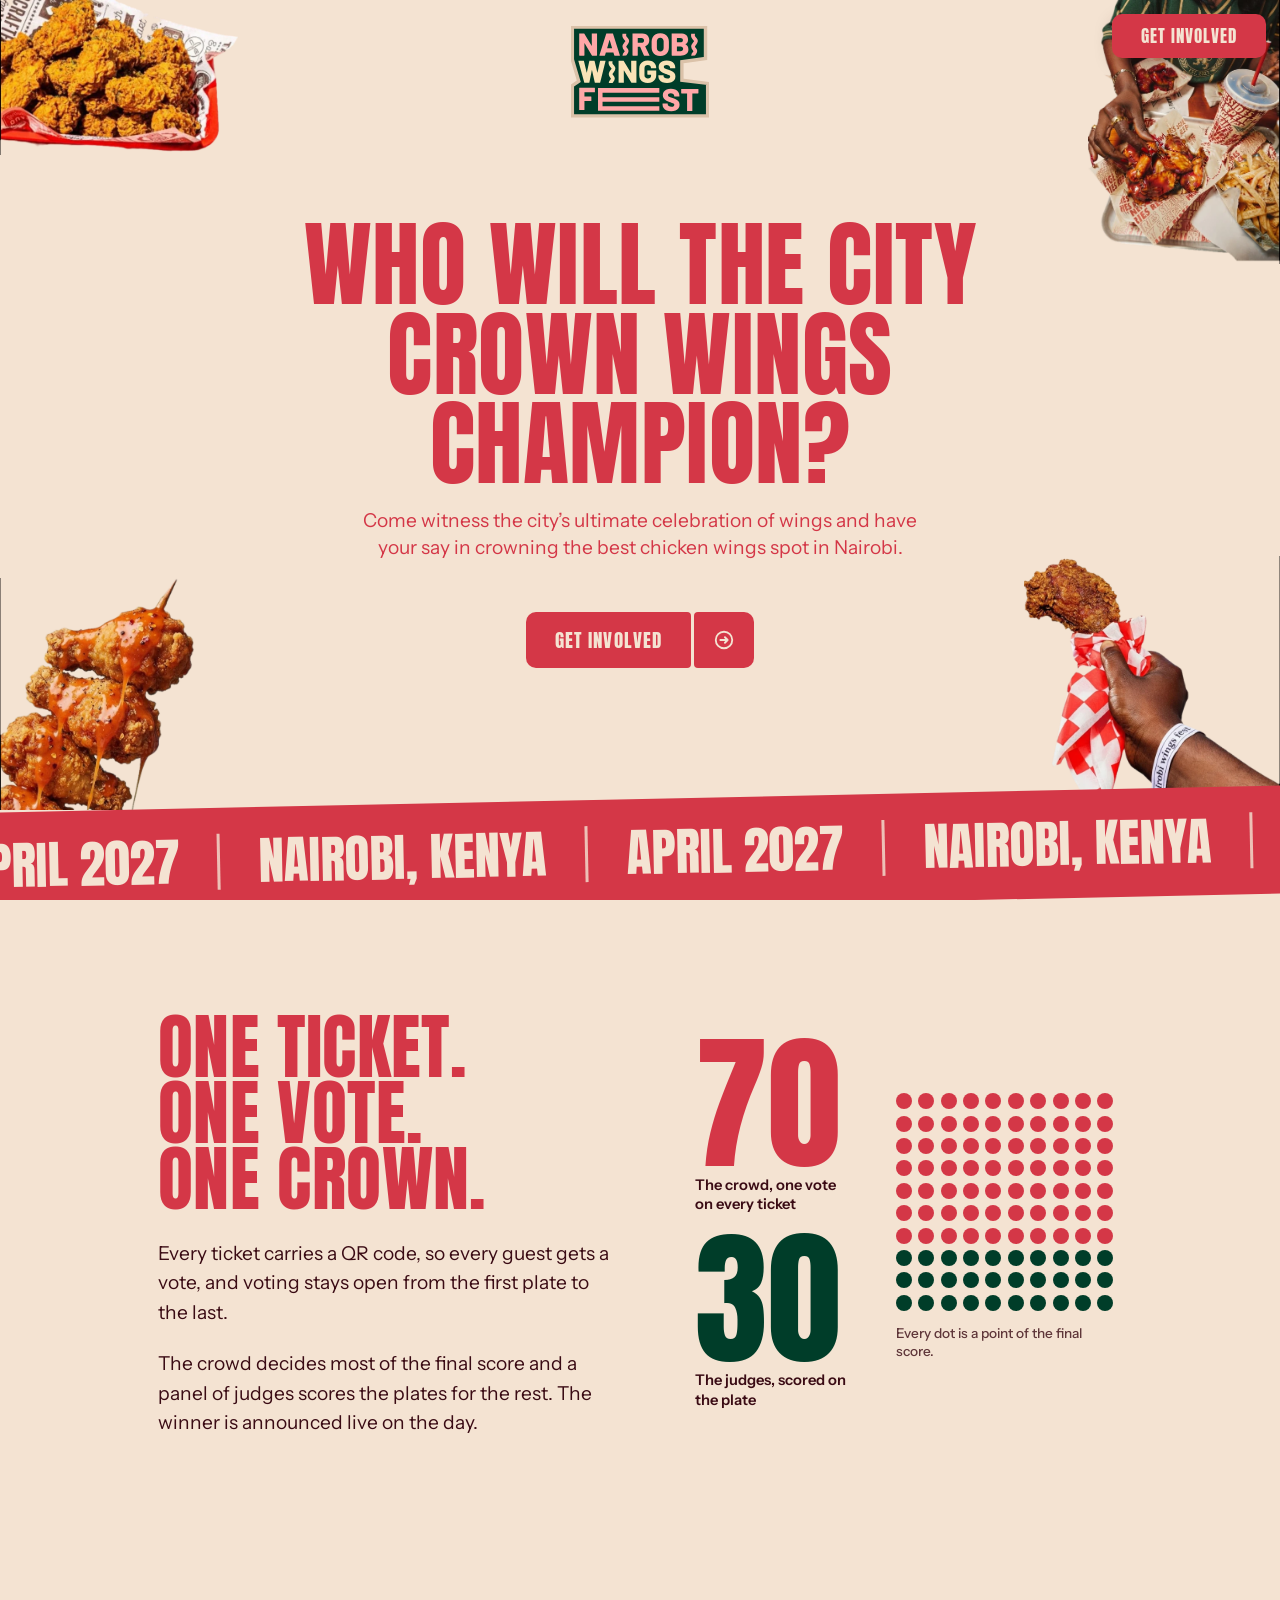
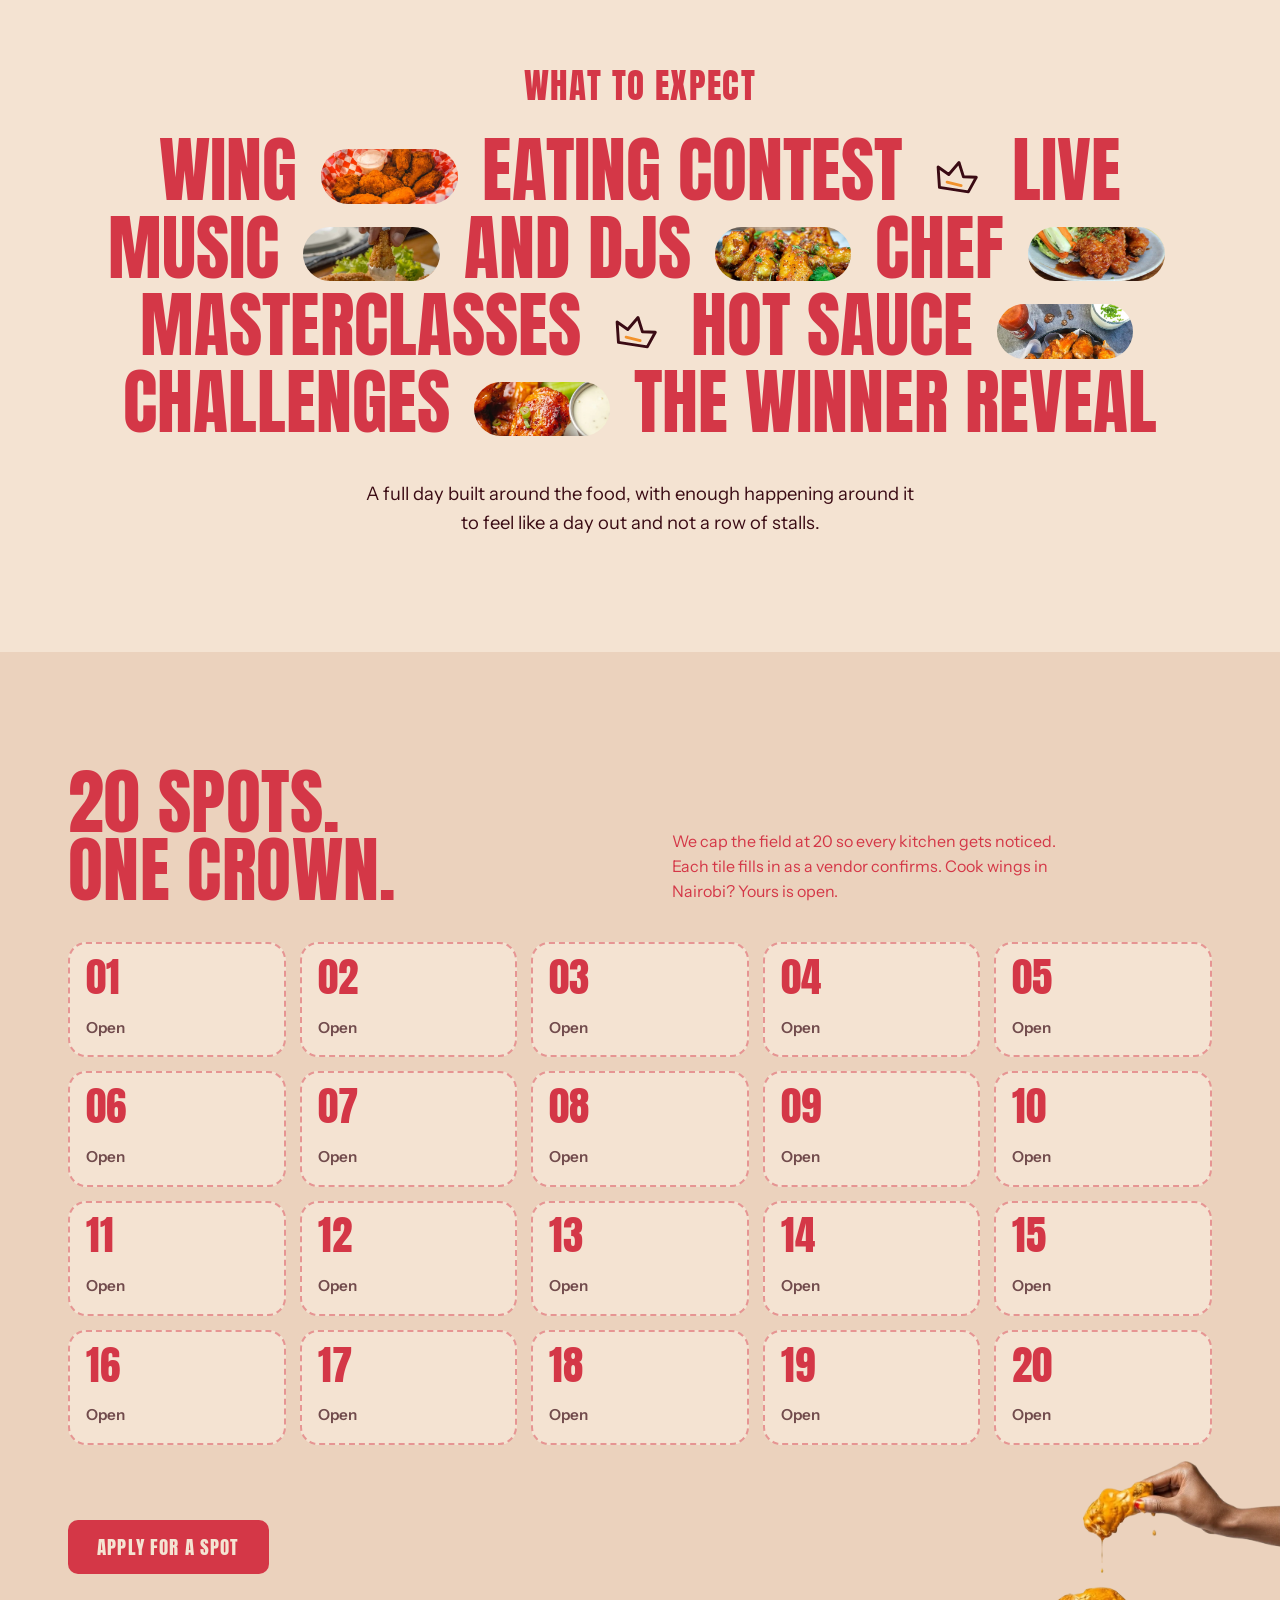
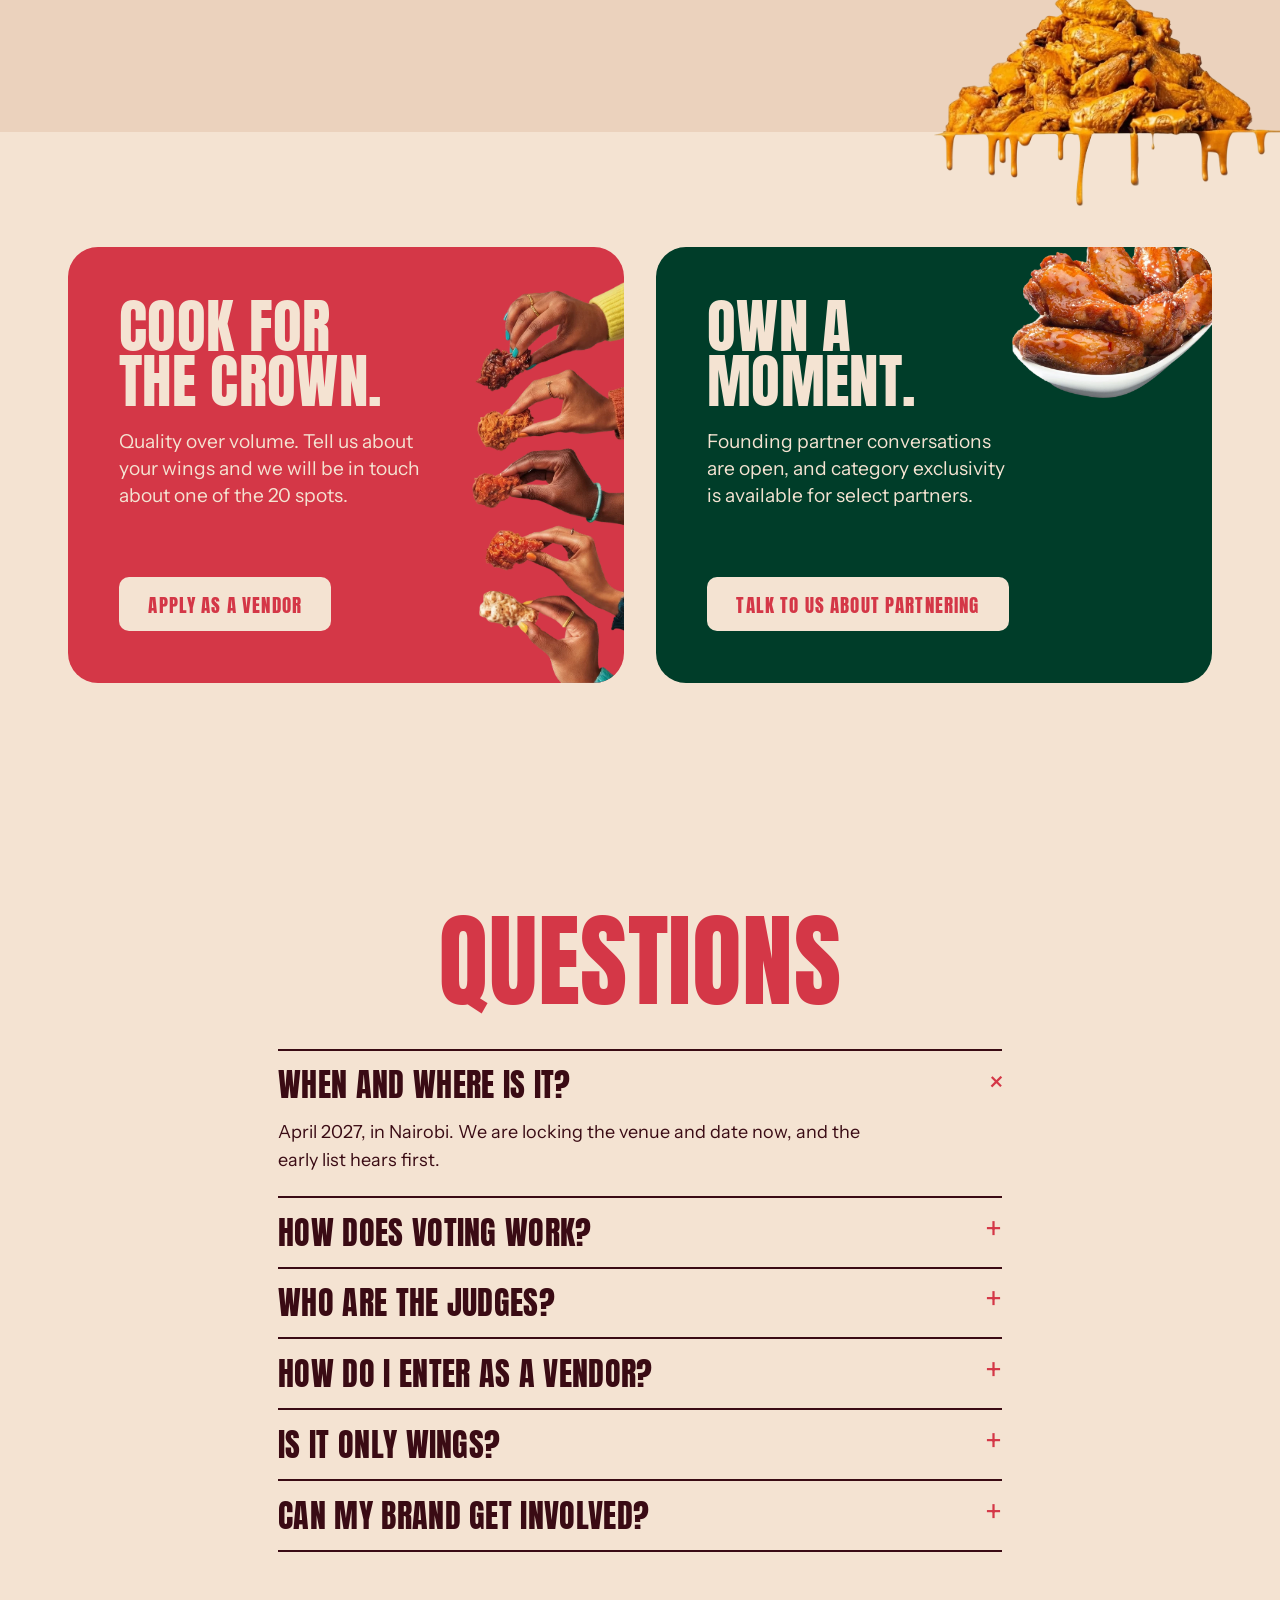
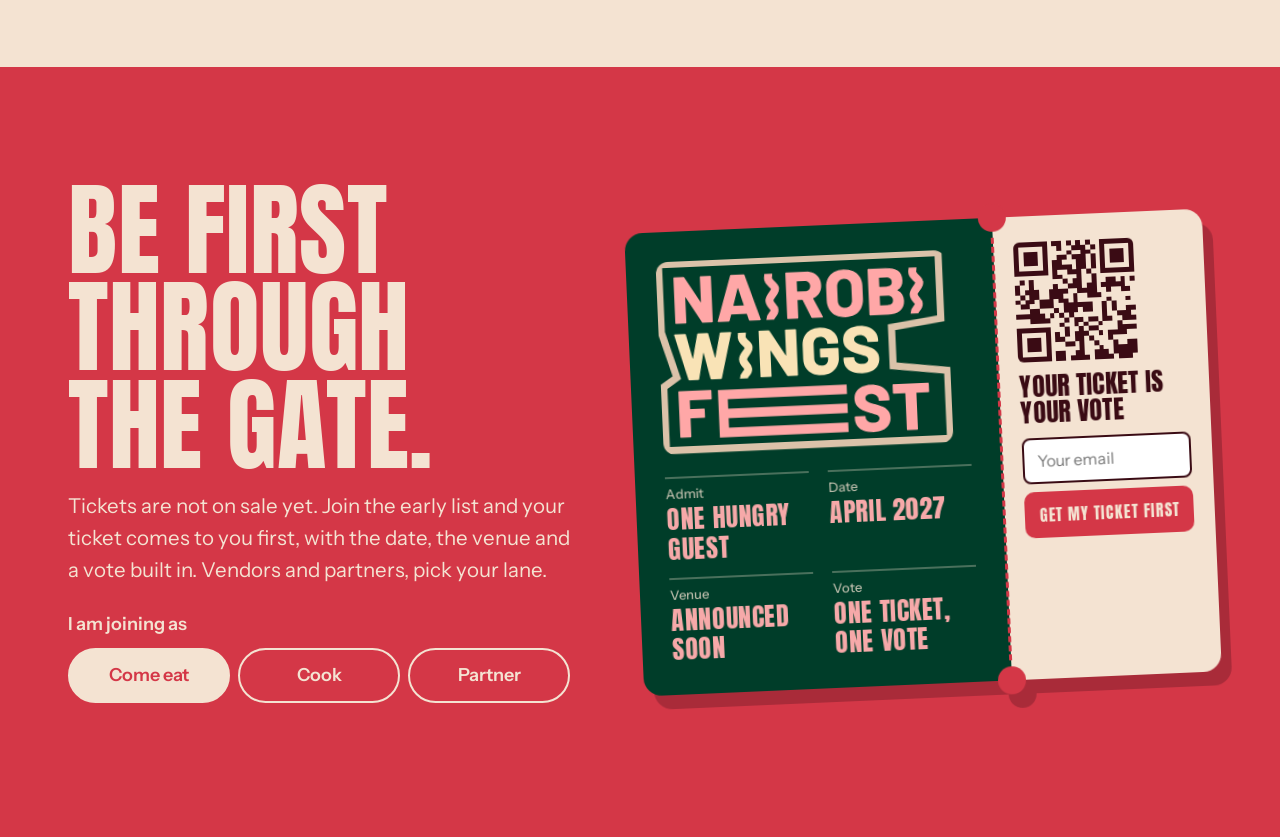
==== commit 08b3d6af: "Update landing: 70/30 crown visual, What to expect pills, new imagery, Get involved CTA Co-Authored-" ====
--- a/index.html
+++ b/index.html
@@ -2,7 +2,7 @@
 <html lang="en">
 <head>
 <meta charset="utf-8">
-<link rel="icon" href="/favicon.svg" type="image/svg+xml">
+<link rel="icon" href="[data-uri]" type="image/svg+xml">
 <meta name="viewport" content="width=device-width, initial-scale=1">
 <title>Nairobi Wings Fest | Who will the city crown wings champion?</title>
 <meta name="description" content="One day, 20 wing spots, and a vote built into every ticket. Nairobi Wings Fest, April 2027.">
@@ -10,8 +10,8 @@
 @font-face{font-family:'Anton';font-style:normal;font-weight:400;font-display:swap;src:url([data-uri]) format('woff2');}
 @font-face{font-family:'Instrument Sans';font-style:normal;font-weight:400 700;font-stretch:75% 100%;font-display:swap;src:url([data-uri]) format('woff2');}
 
-:root{--bg:#F4E3D2;--bg2:#EBD2BD;--red:#D43747;--ink:#3A0B14;--green:#003D29;--cream-l:#FBF1E6;--gutter:clamp(1.25rem,4vw,3rem);--form-fg:#F4E3D2;--form-bg:#D43747;
-  --p-basket:url([data-uri]);--p-eating:url([data-uri]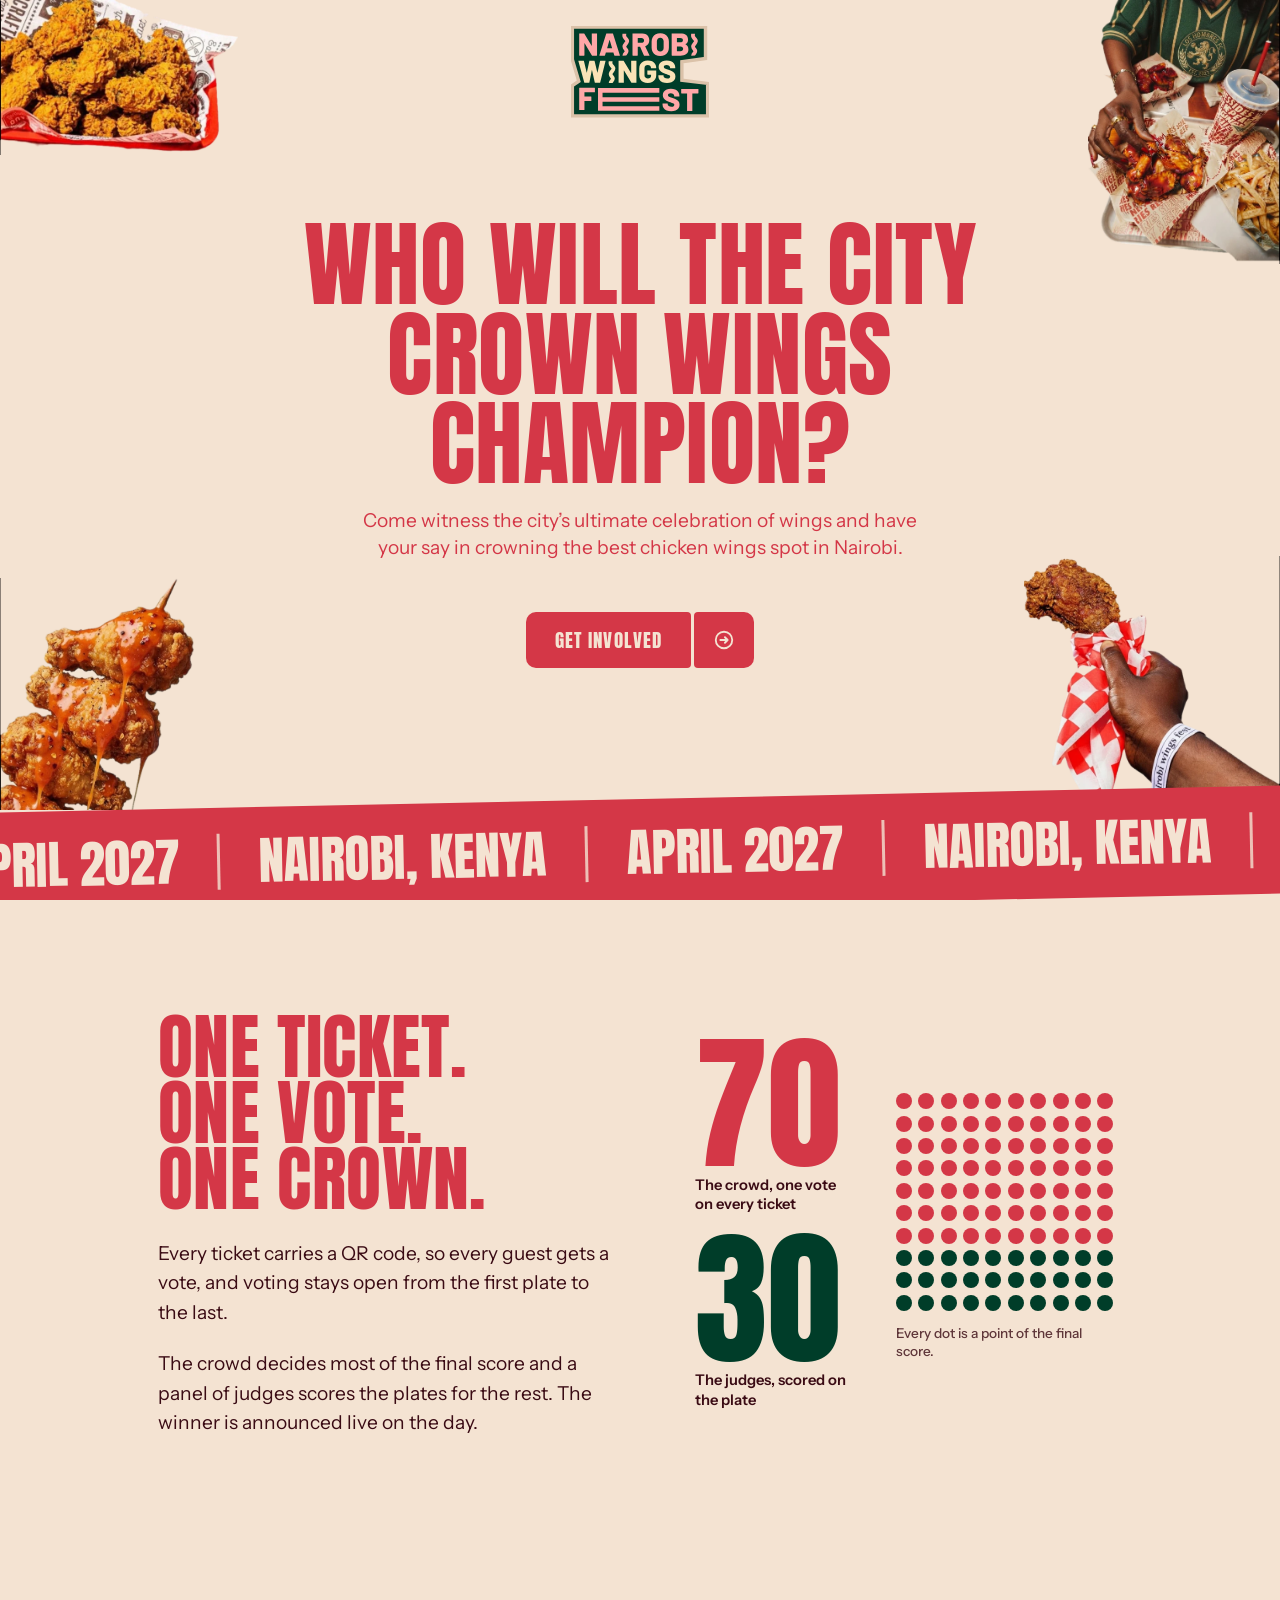
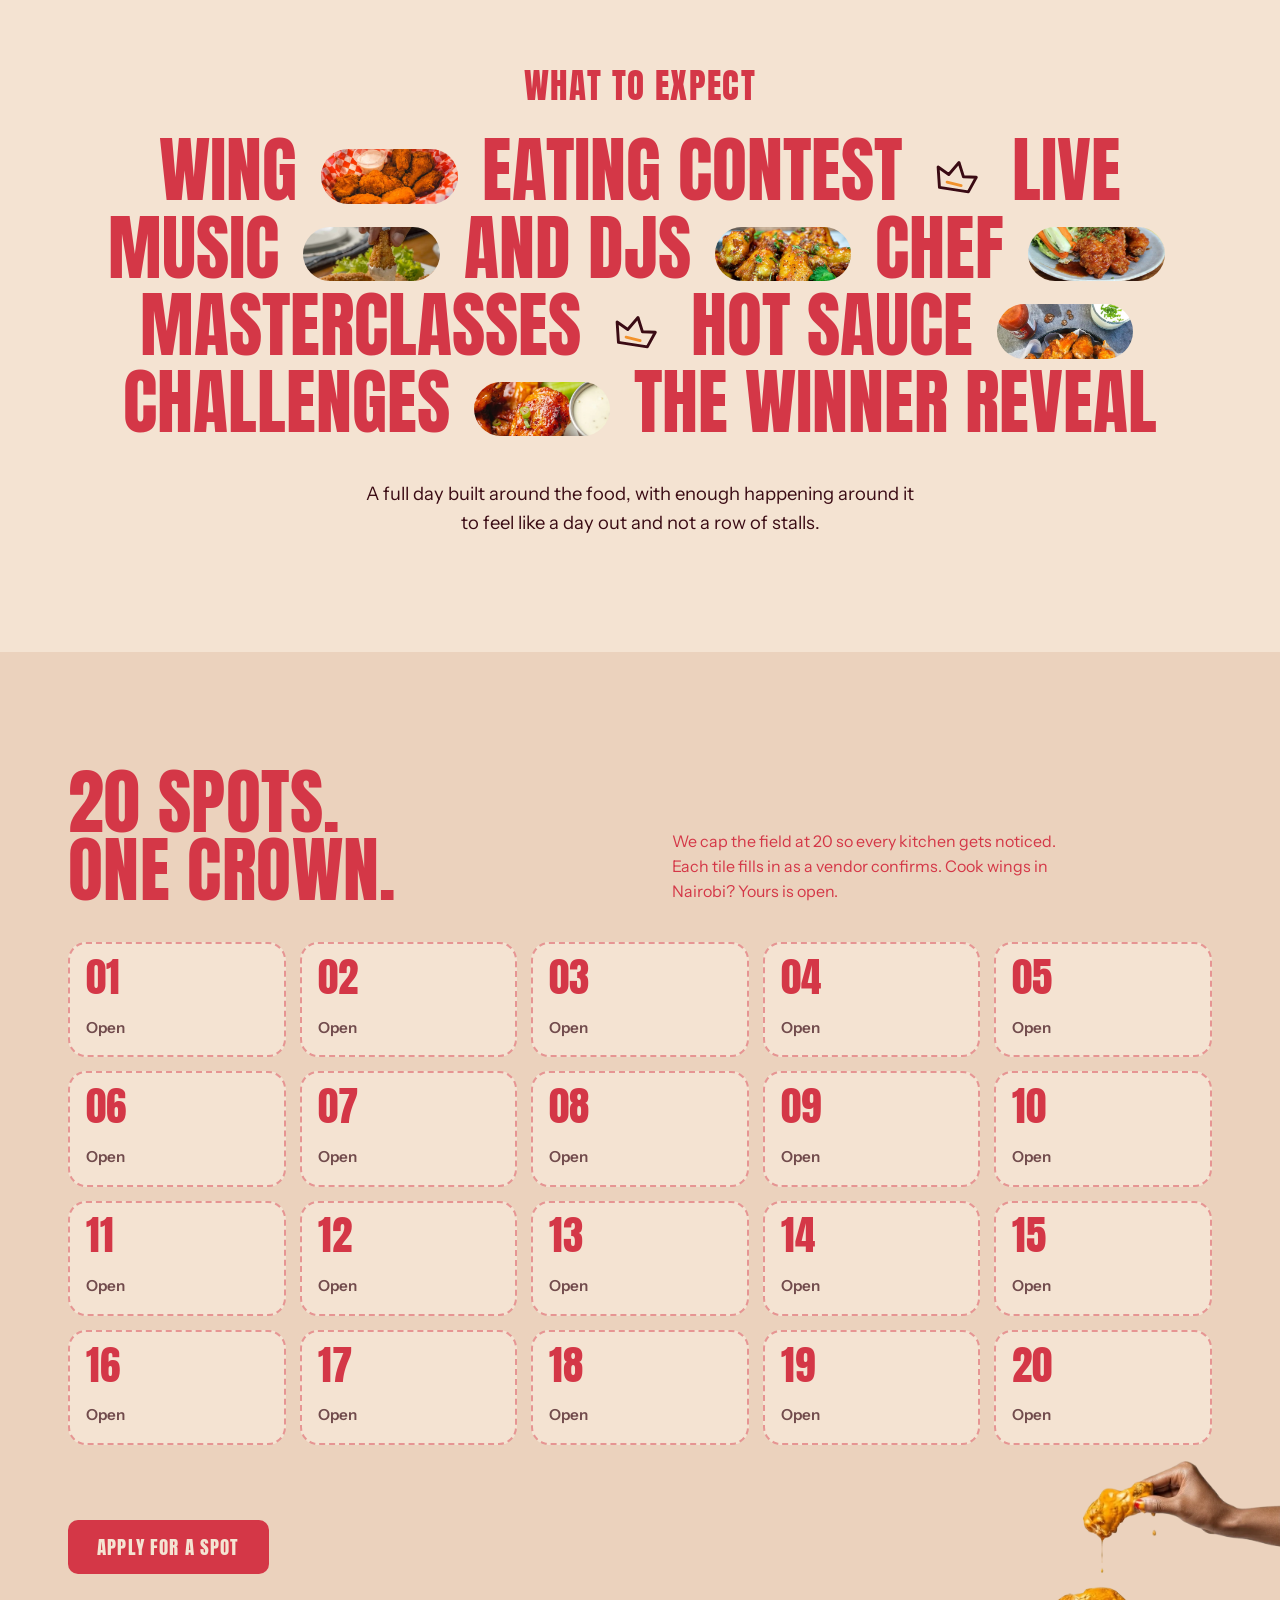
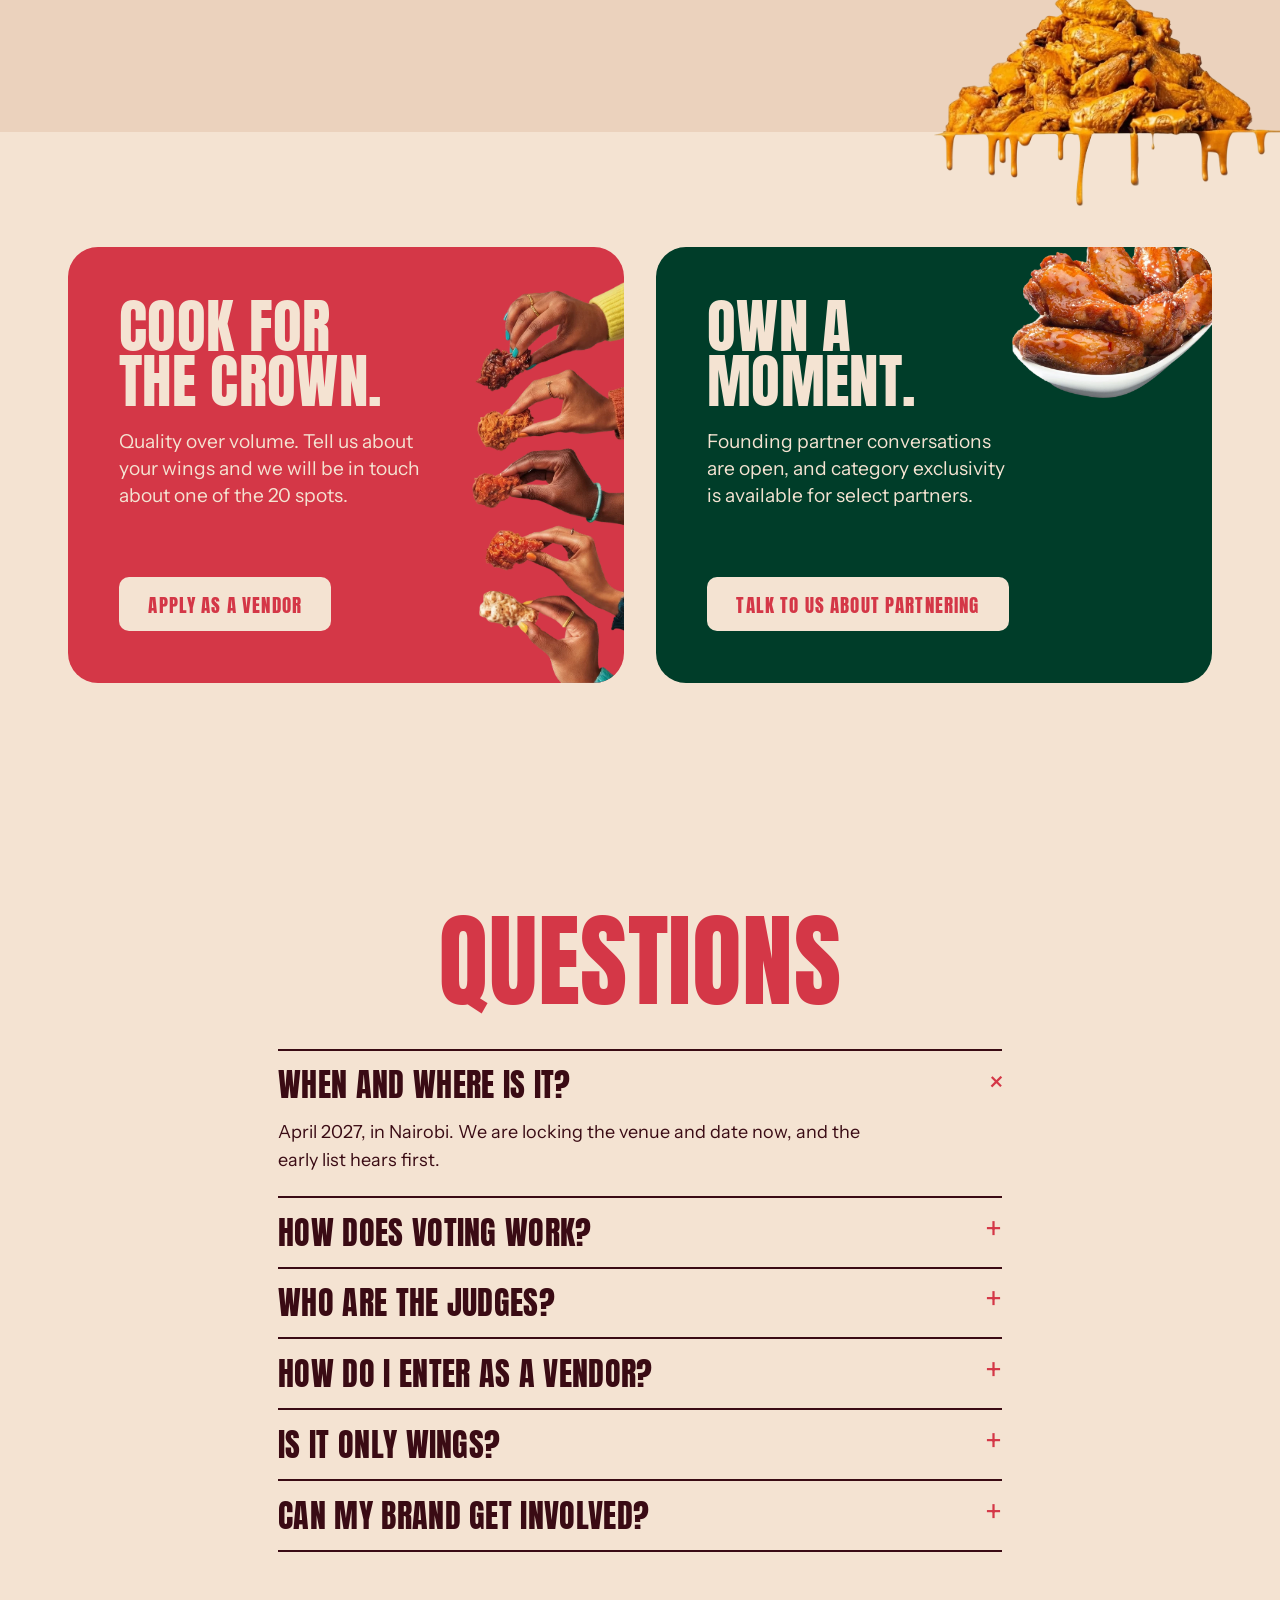
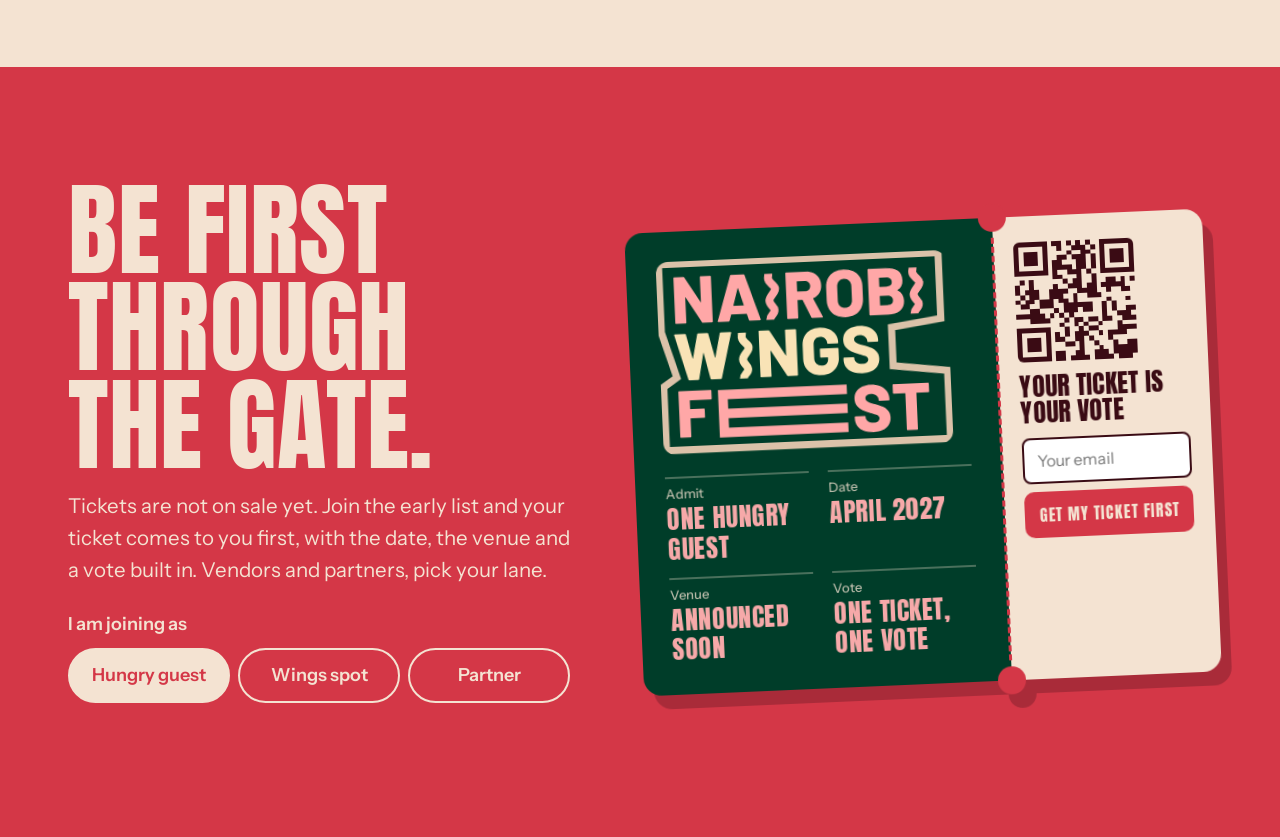
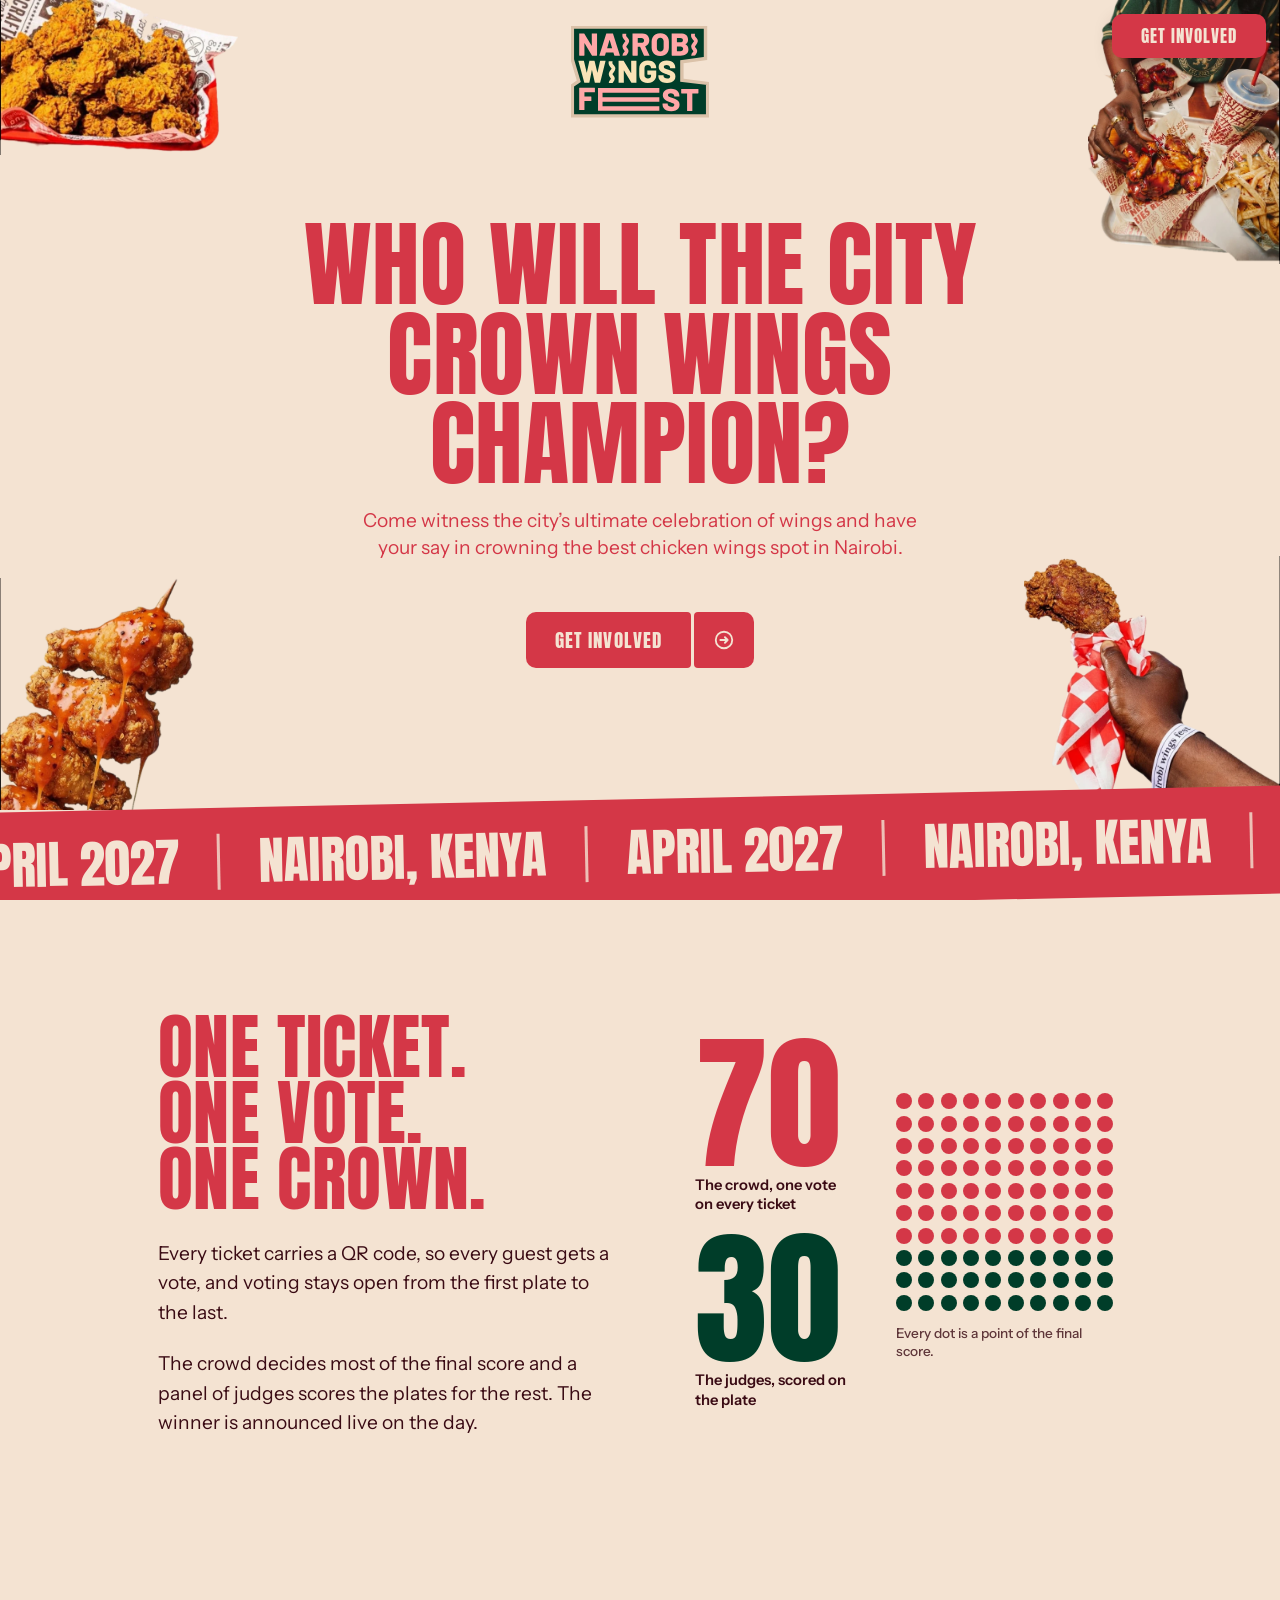
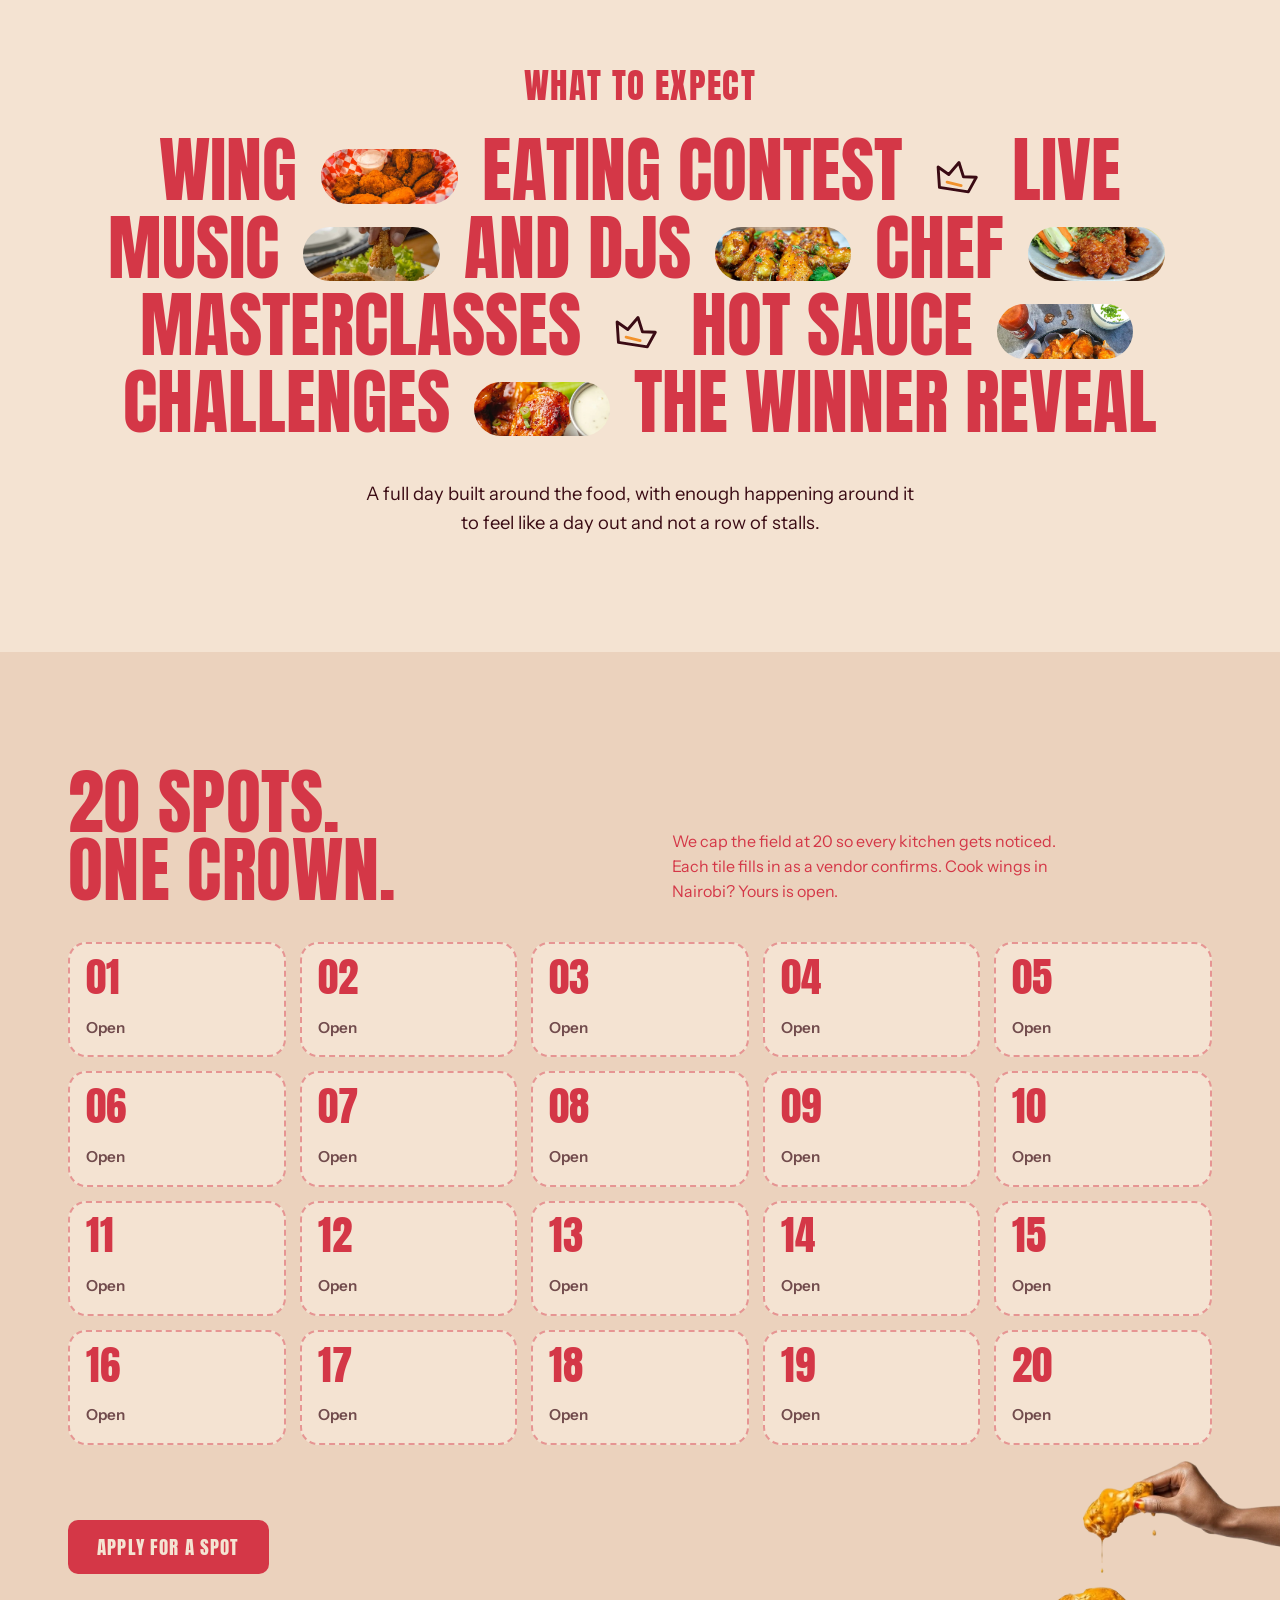
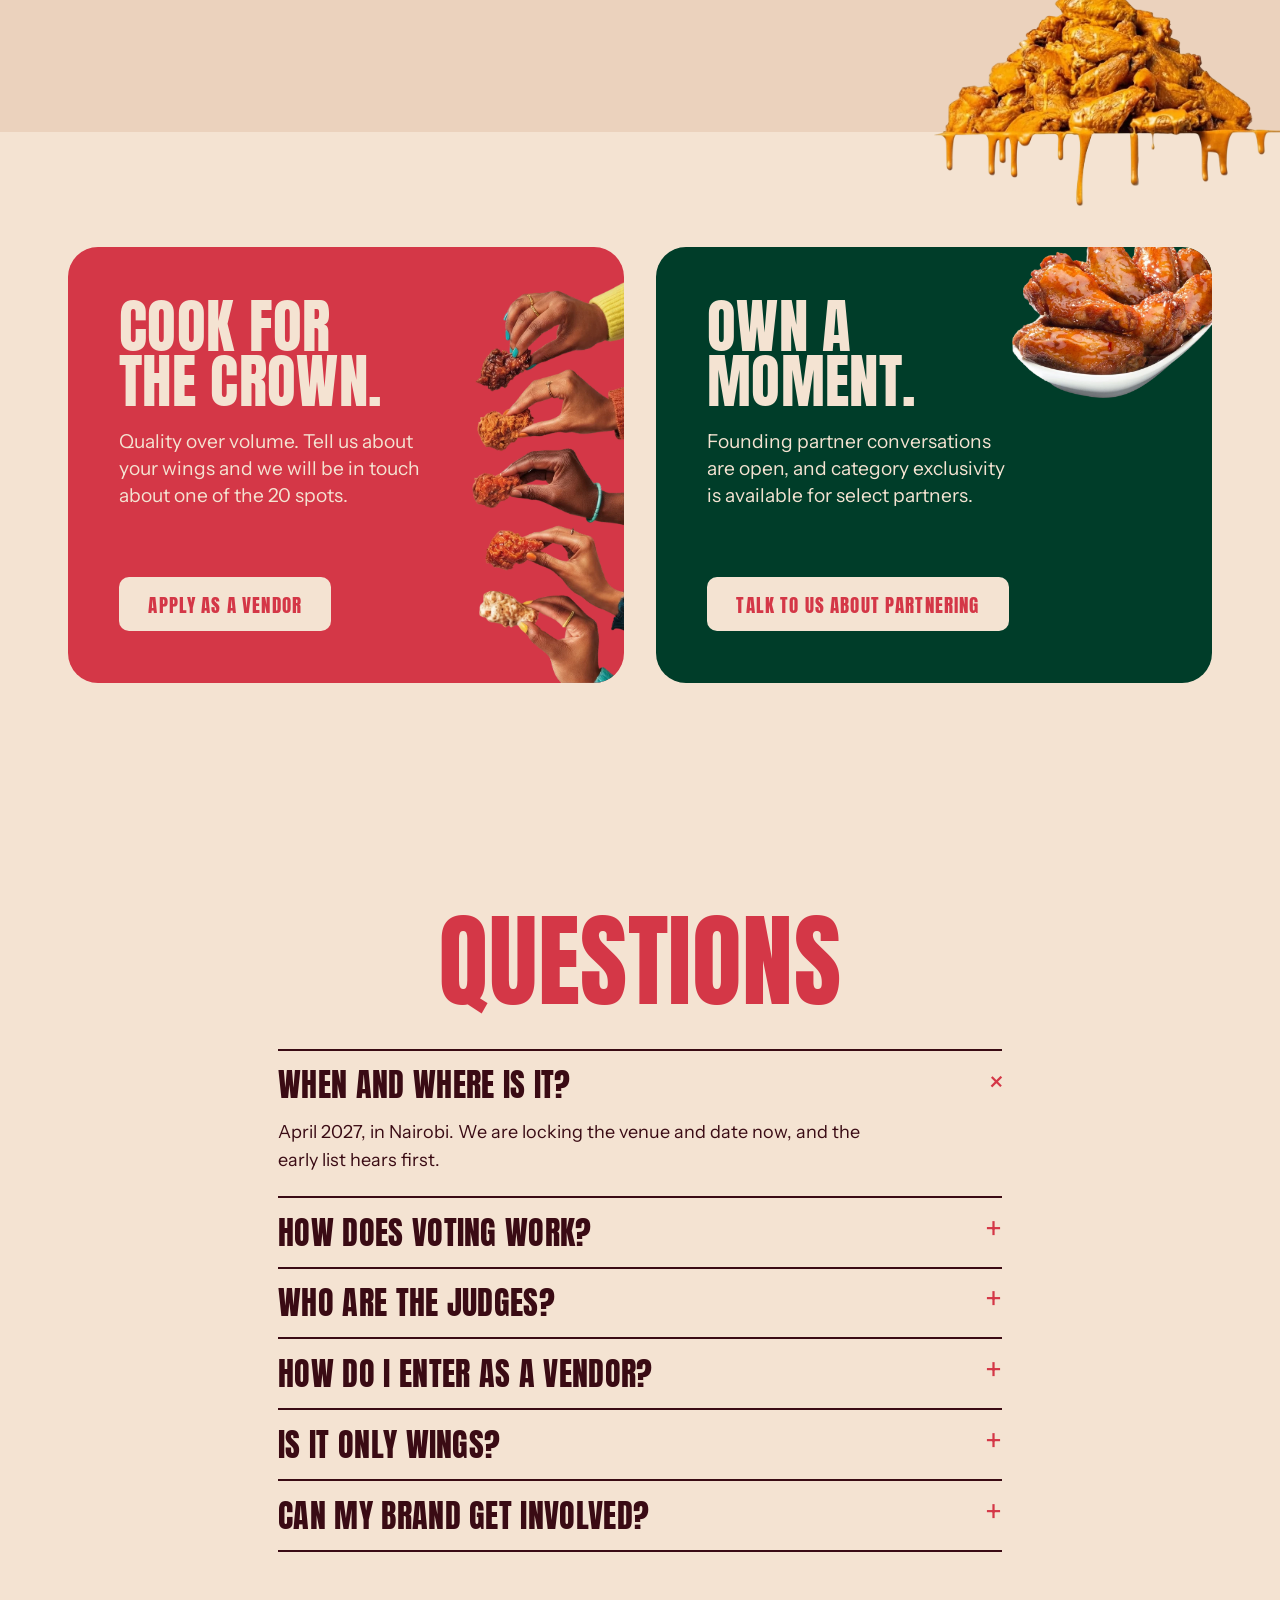
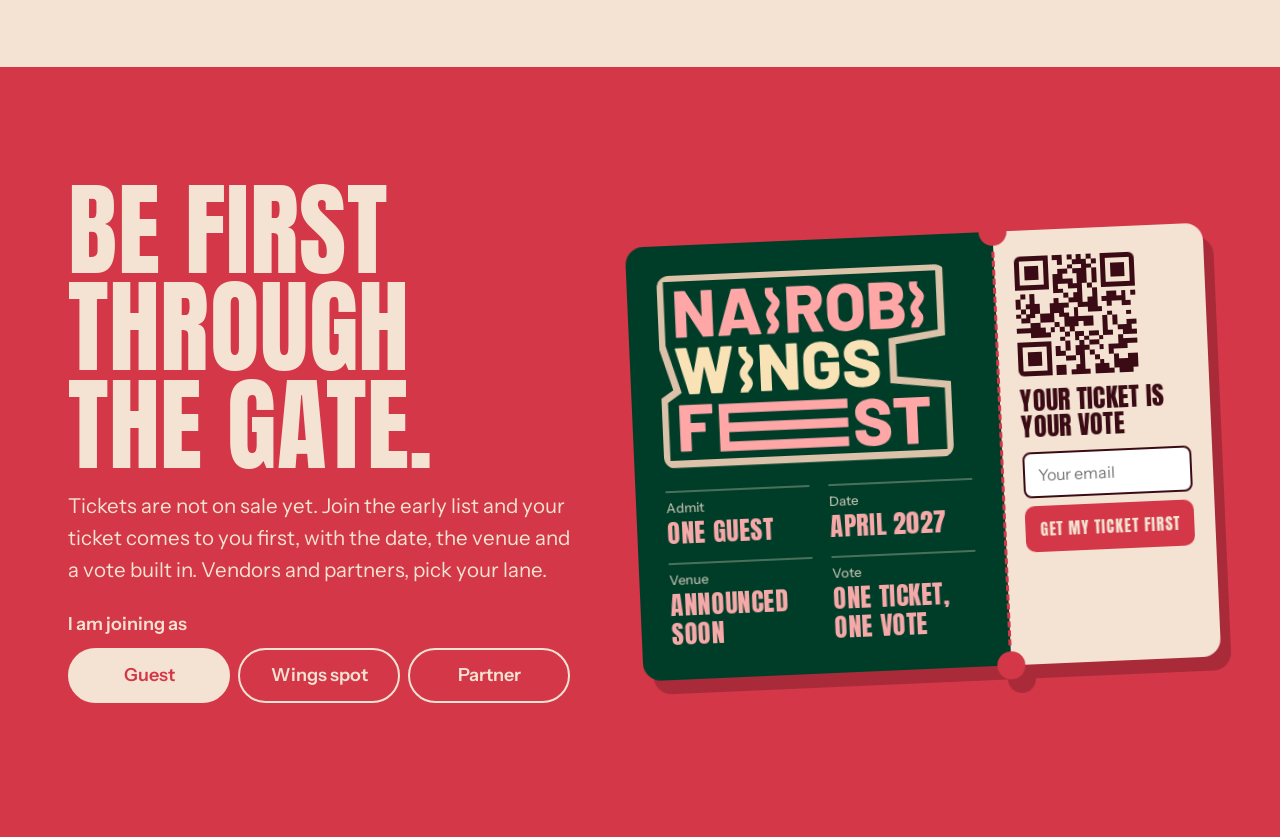
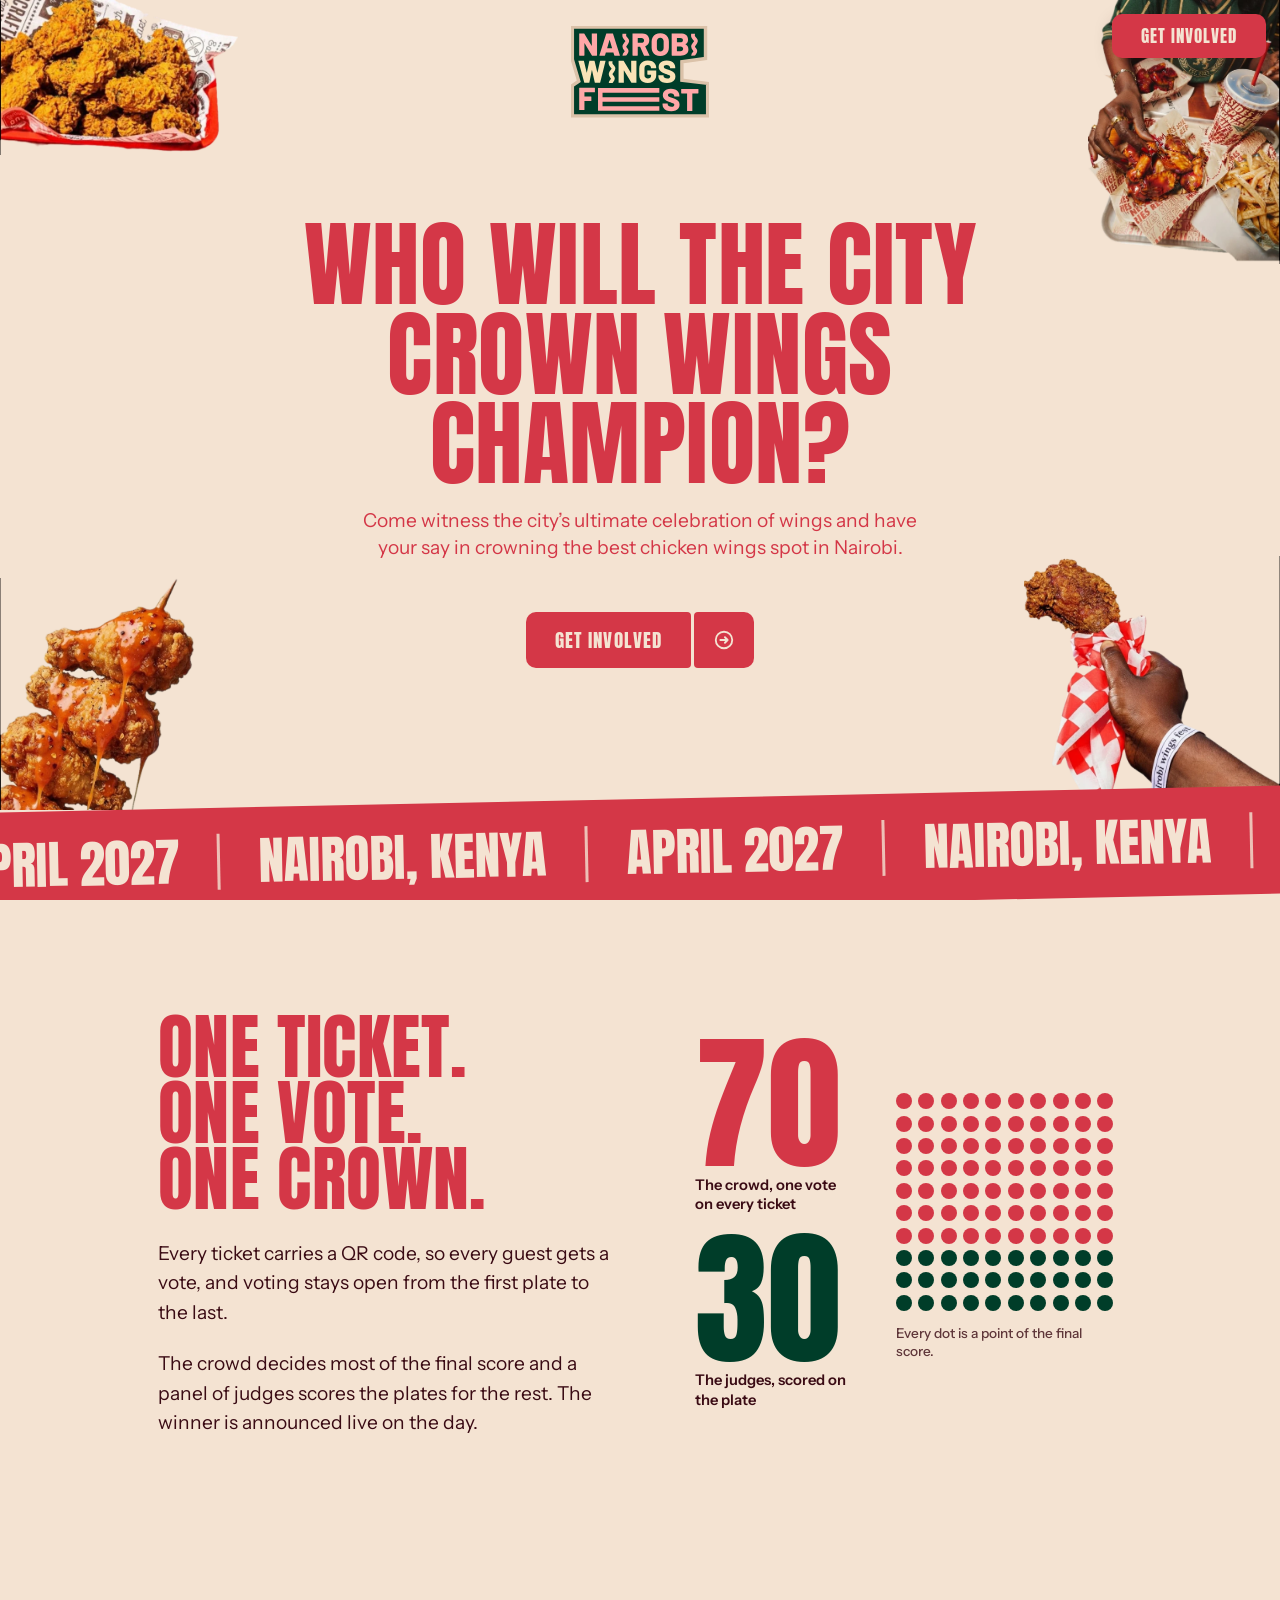
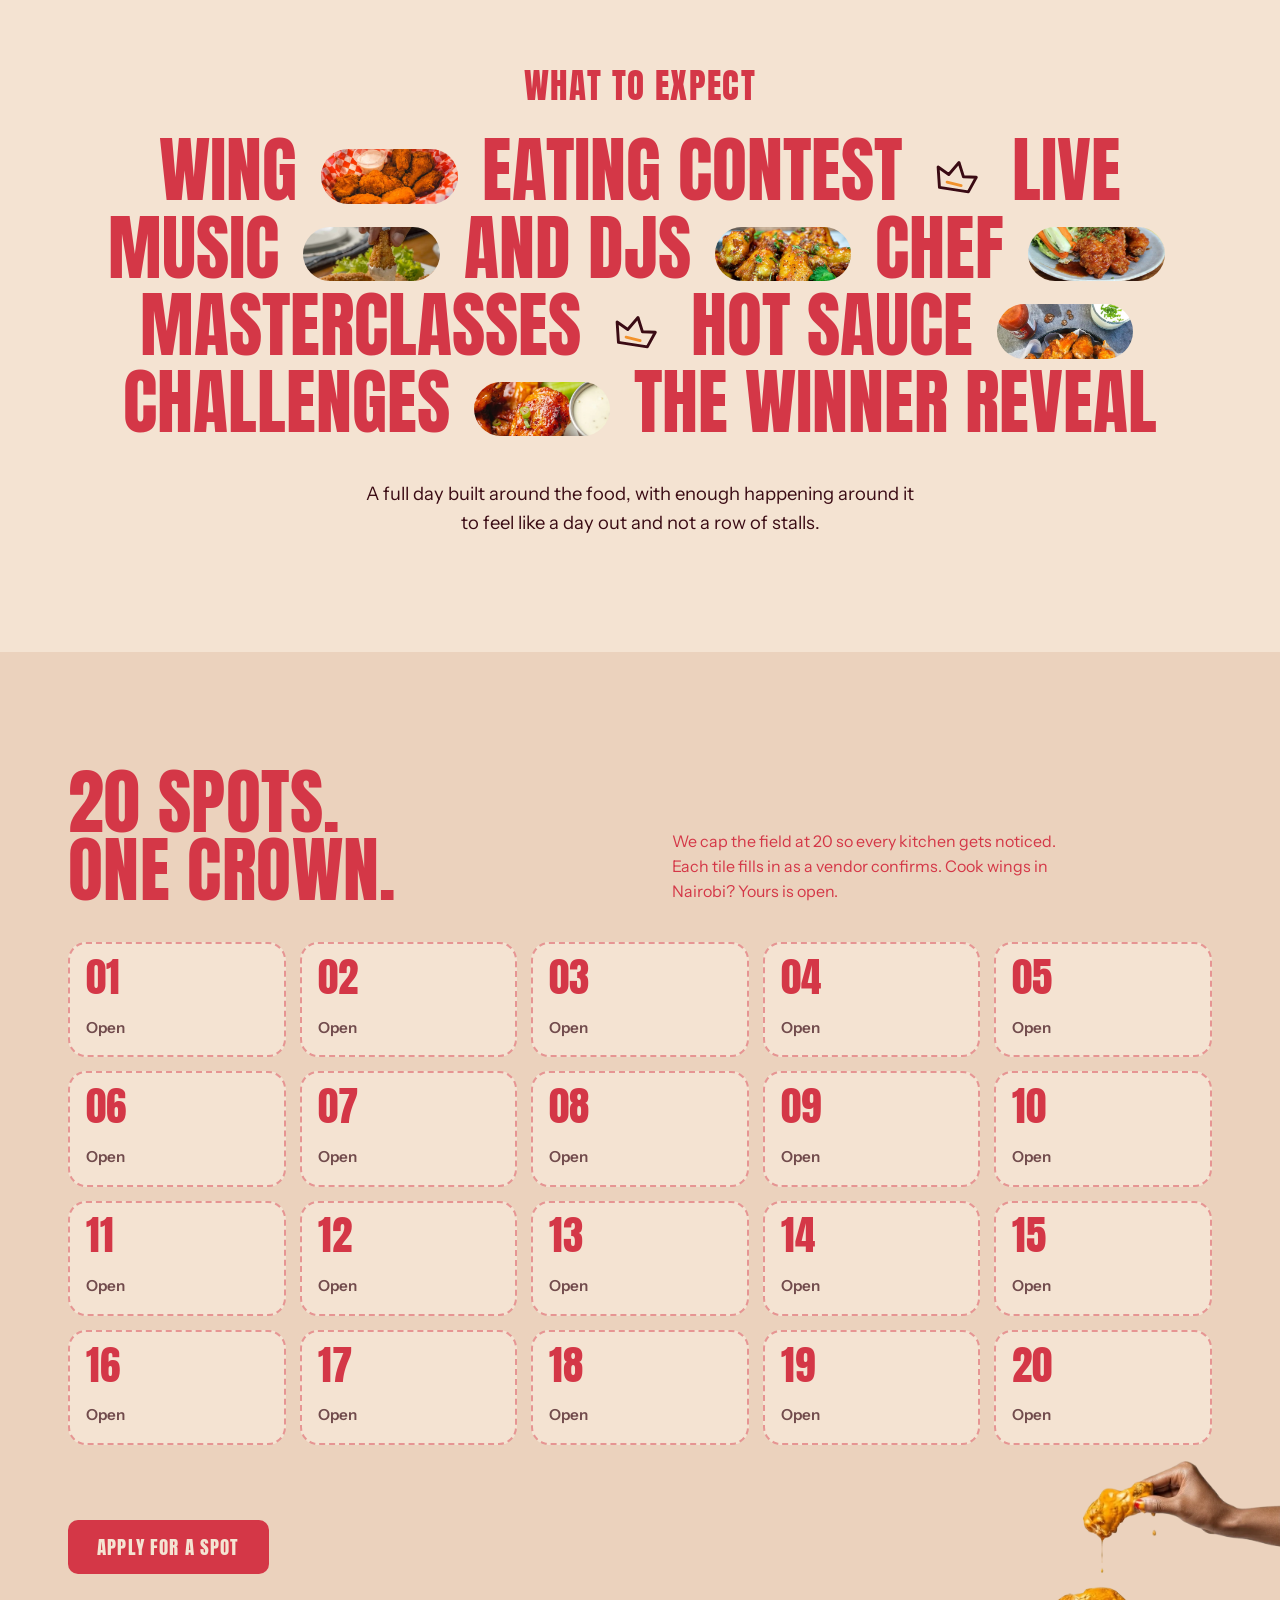
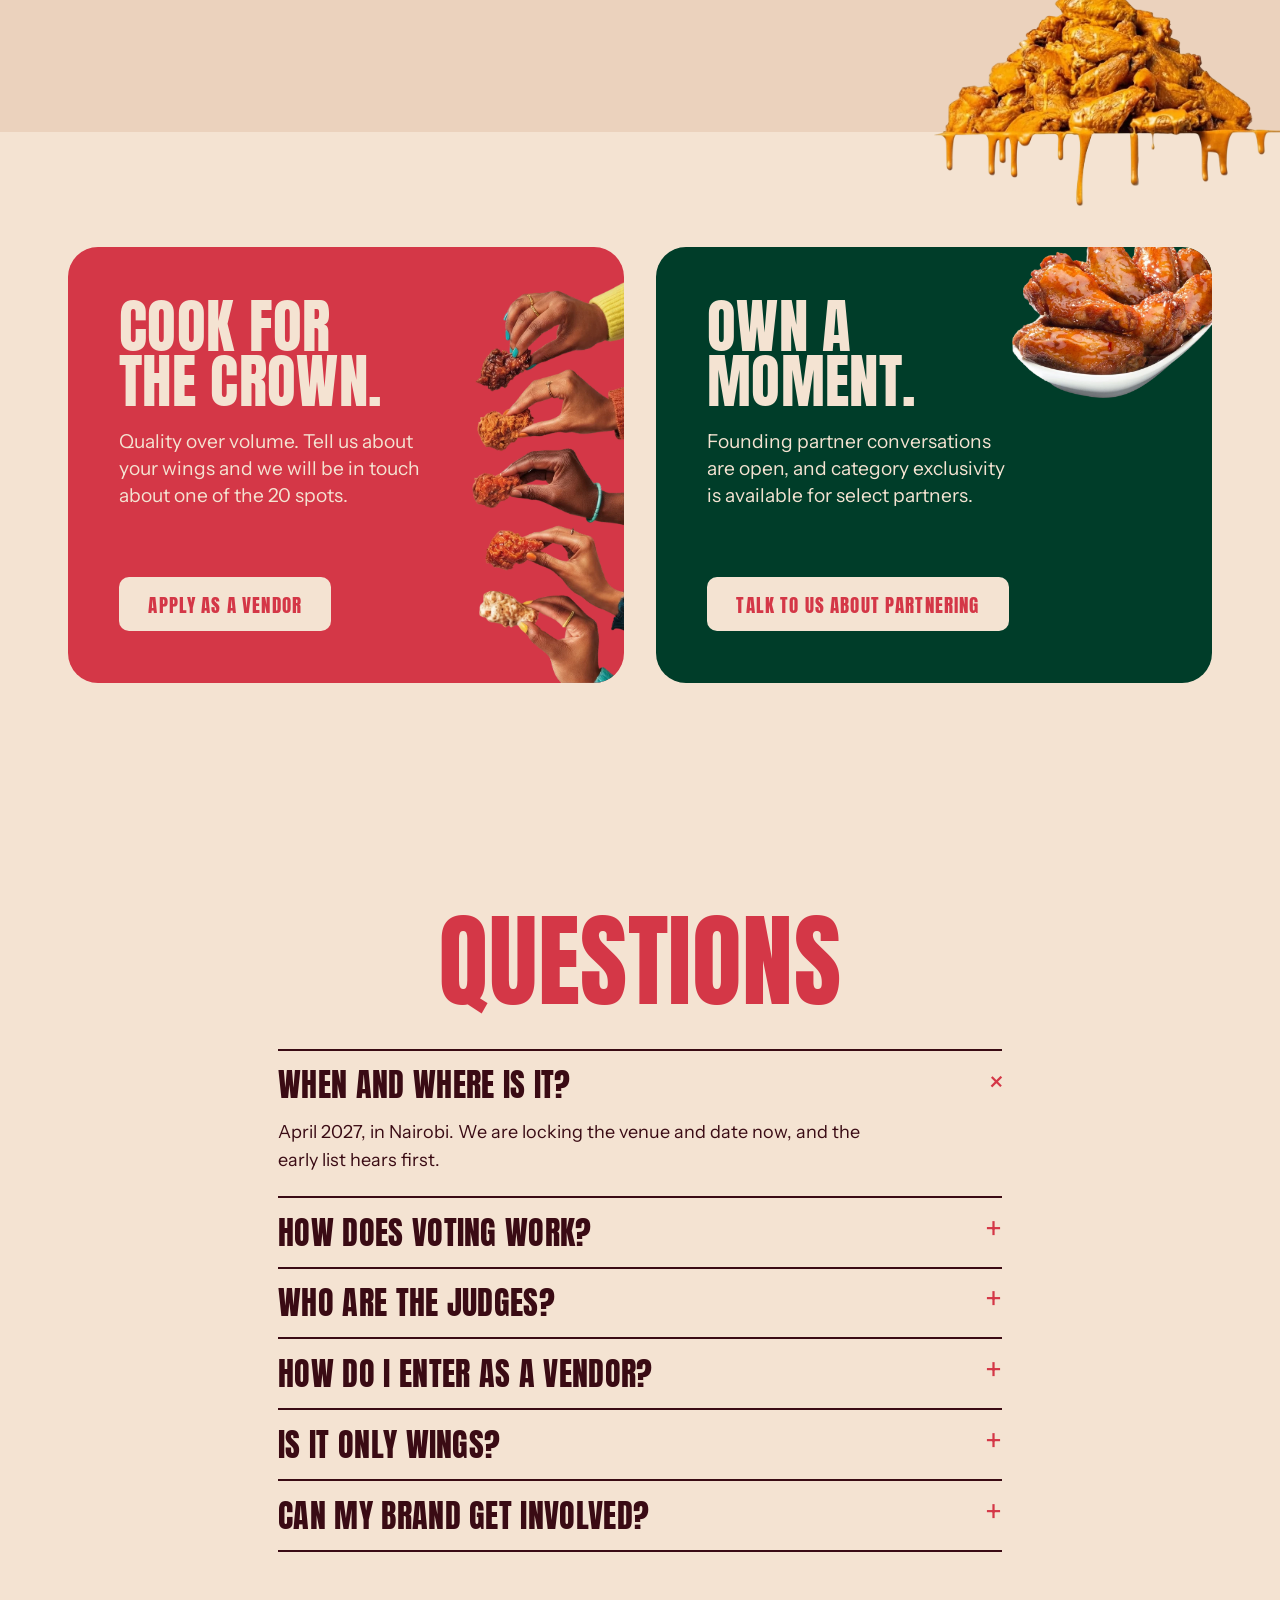
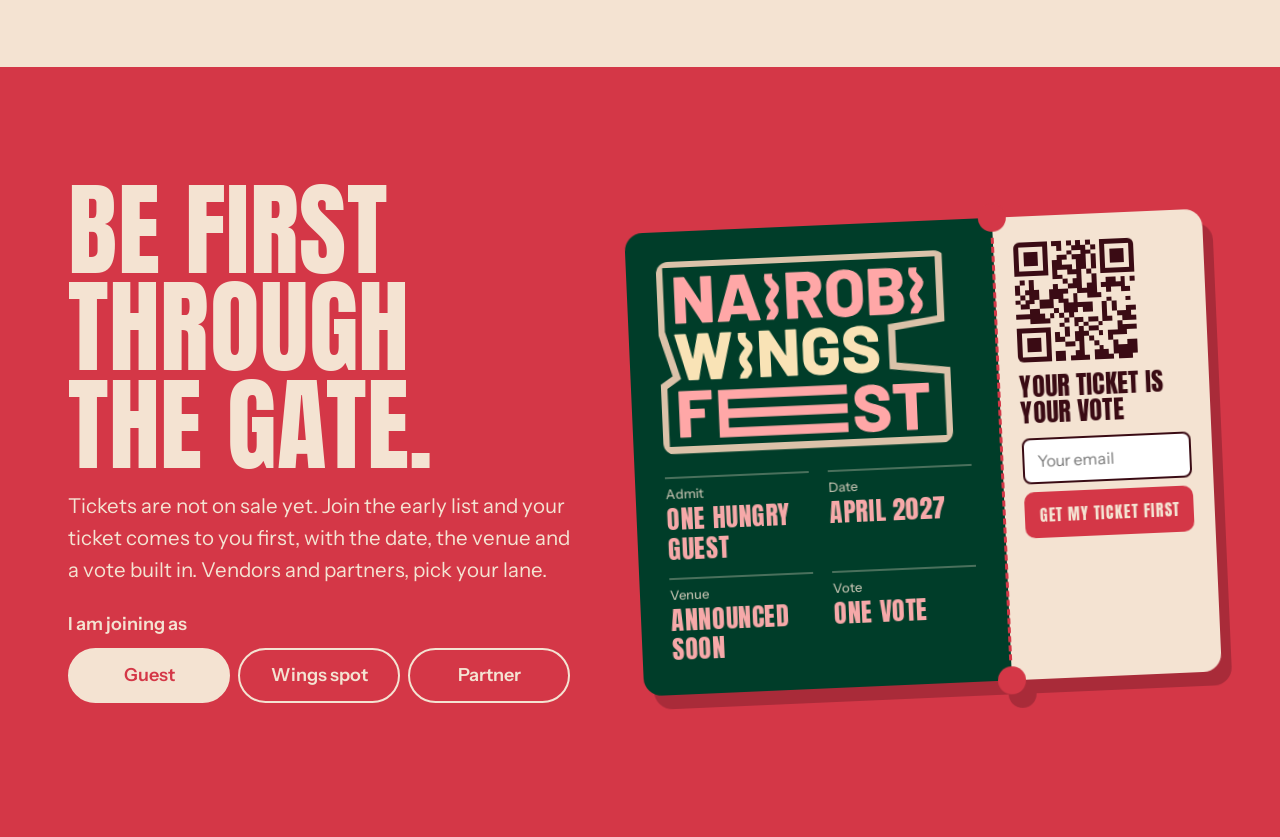
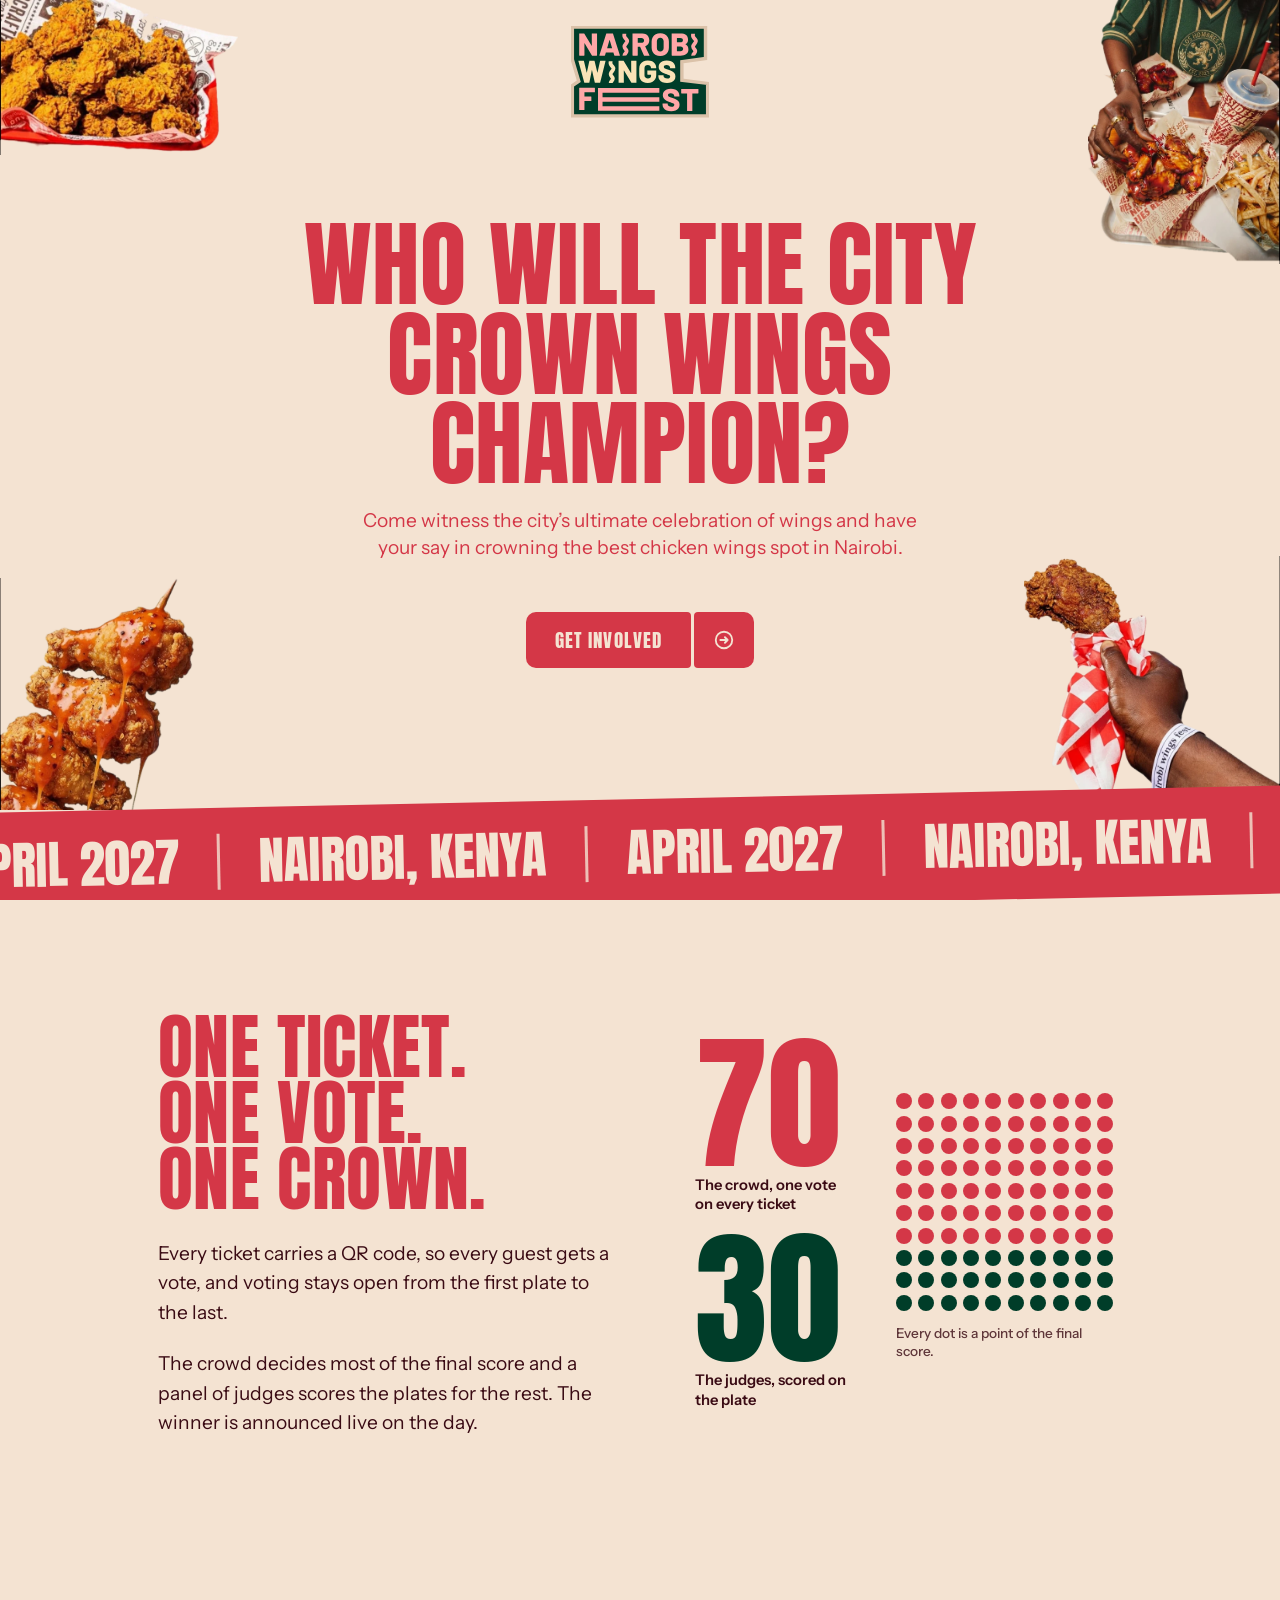
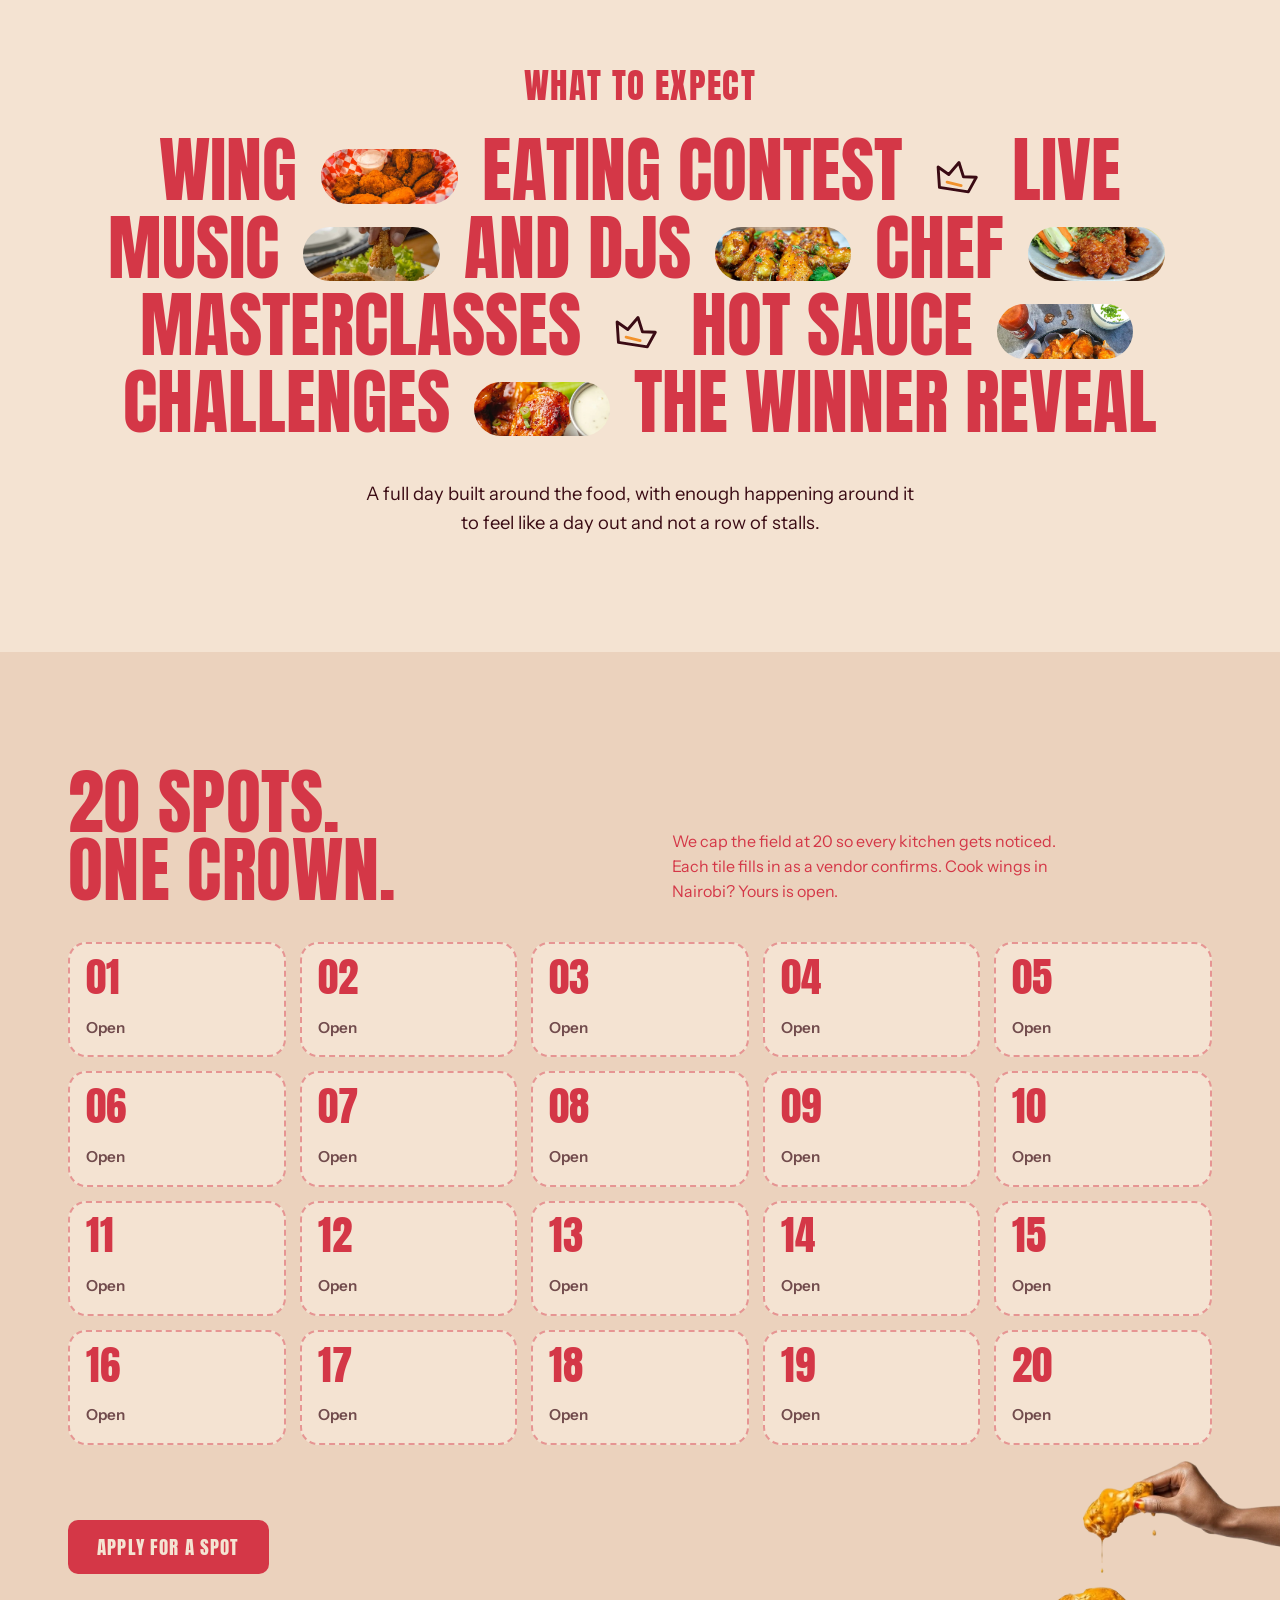
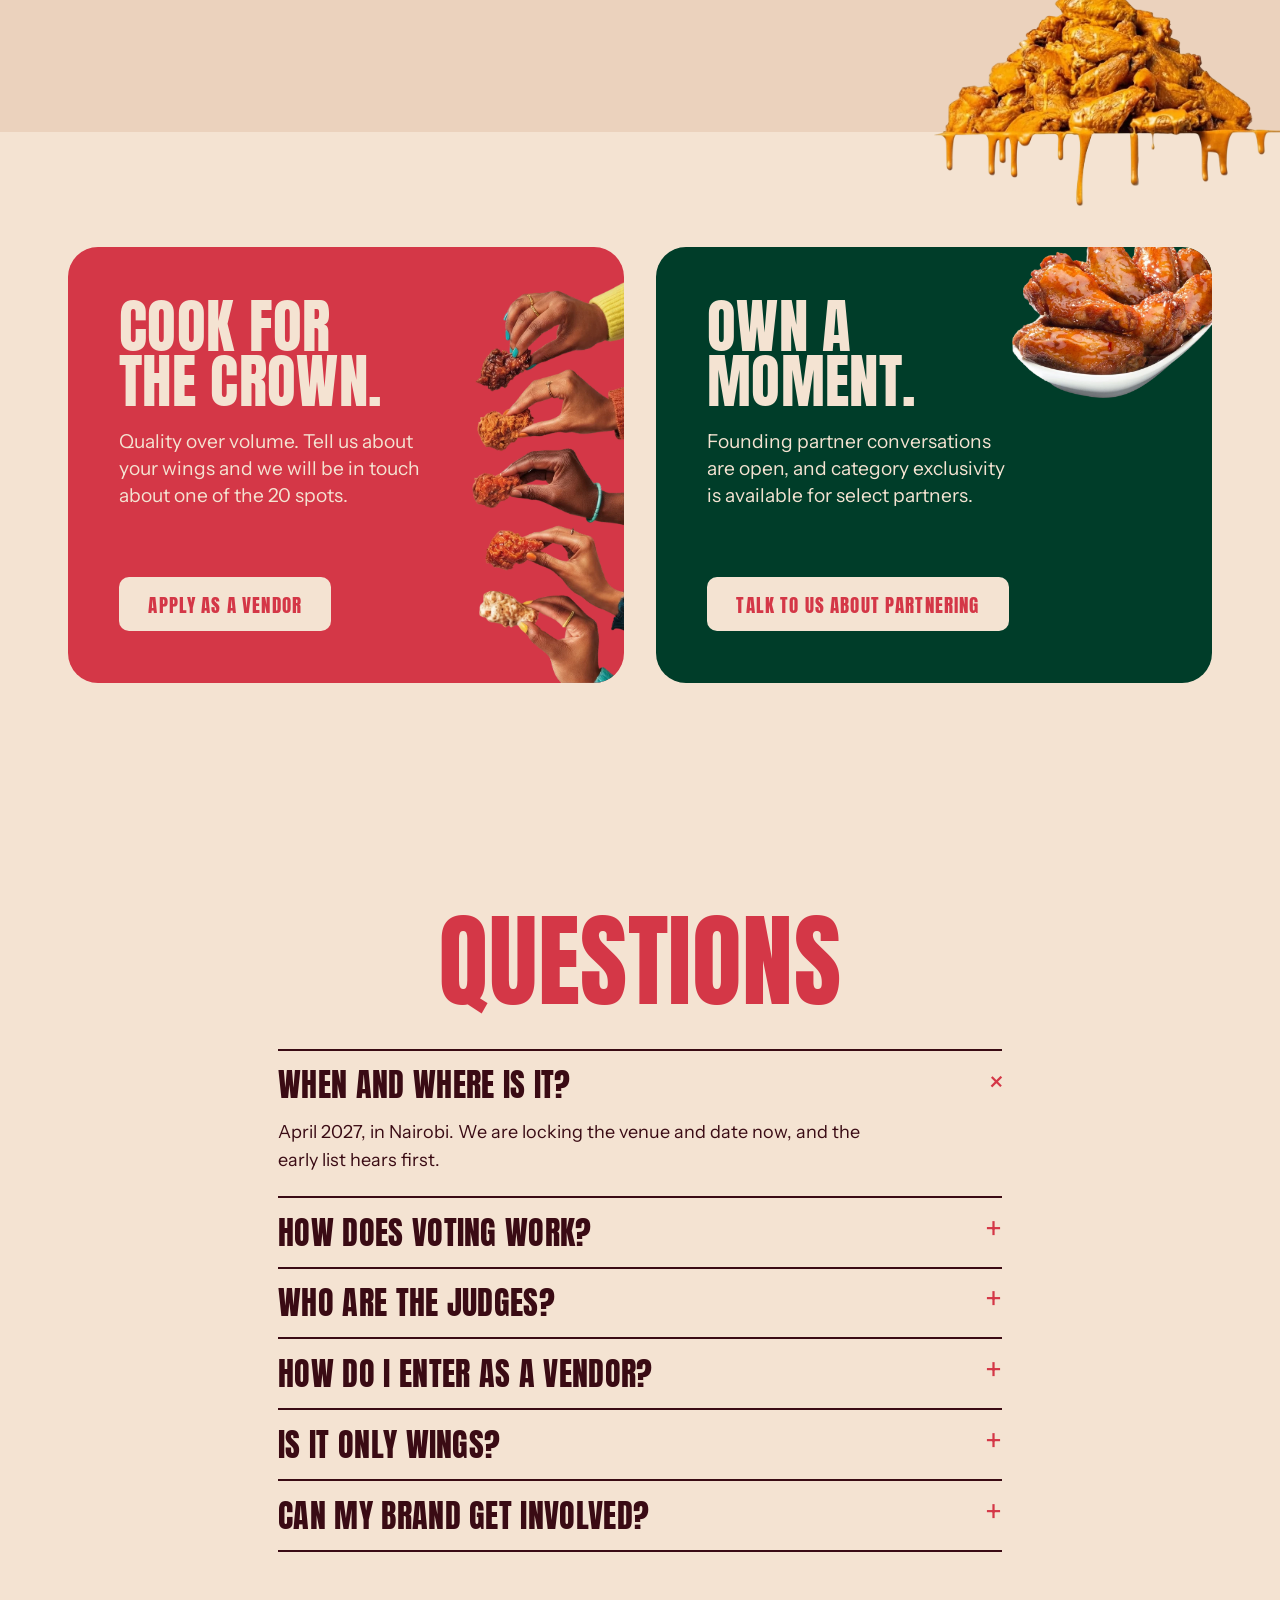
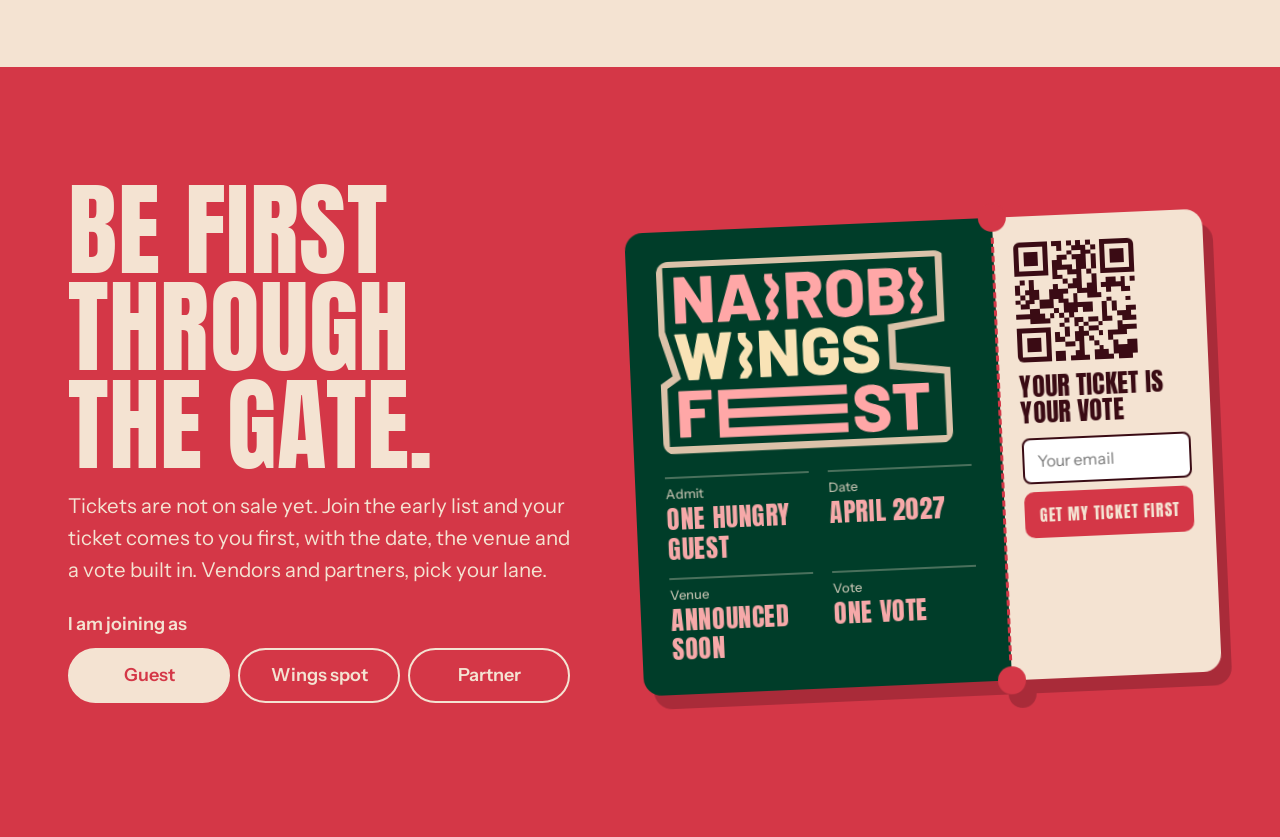
